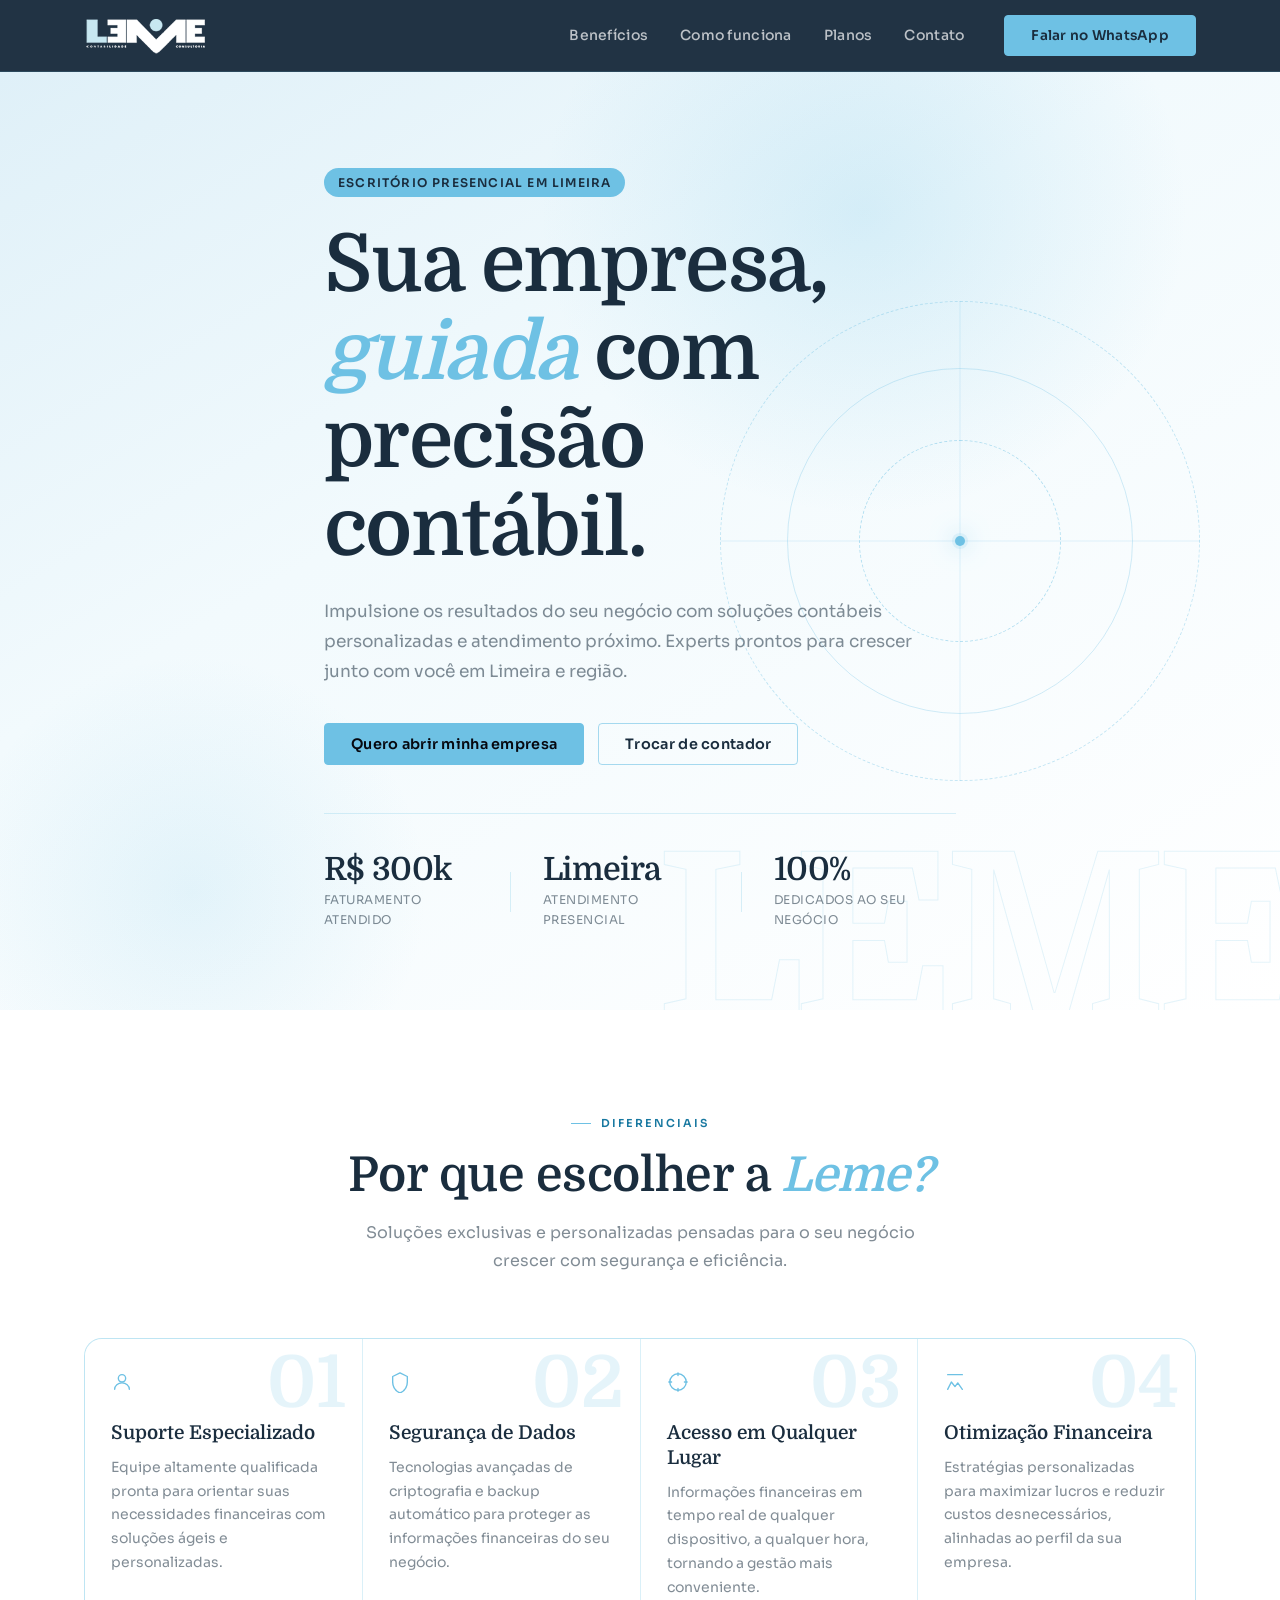
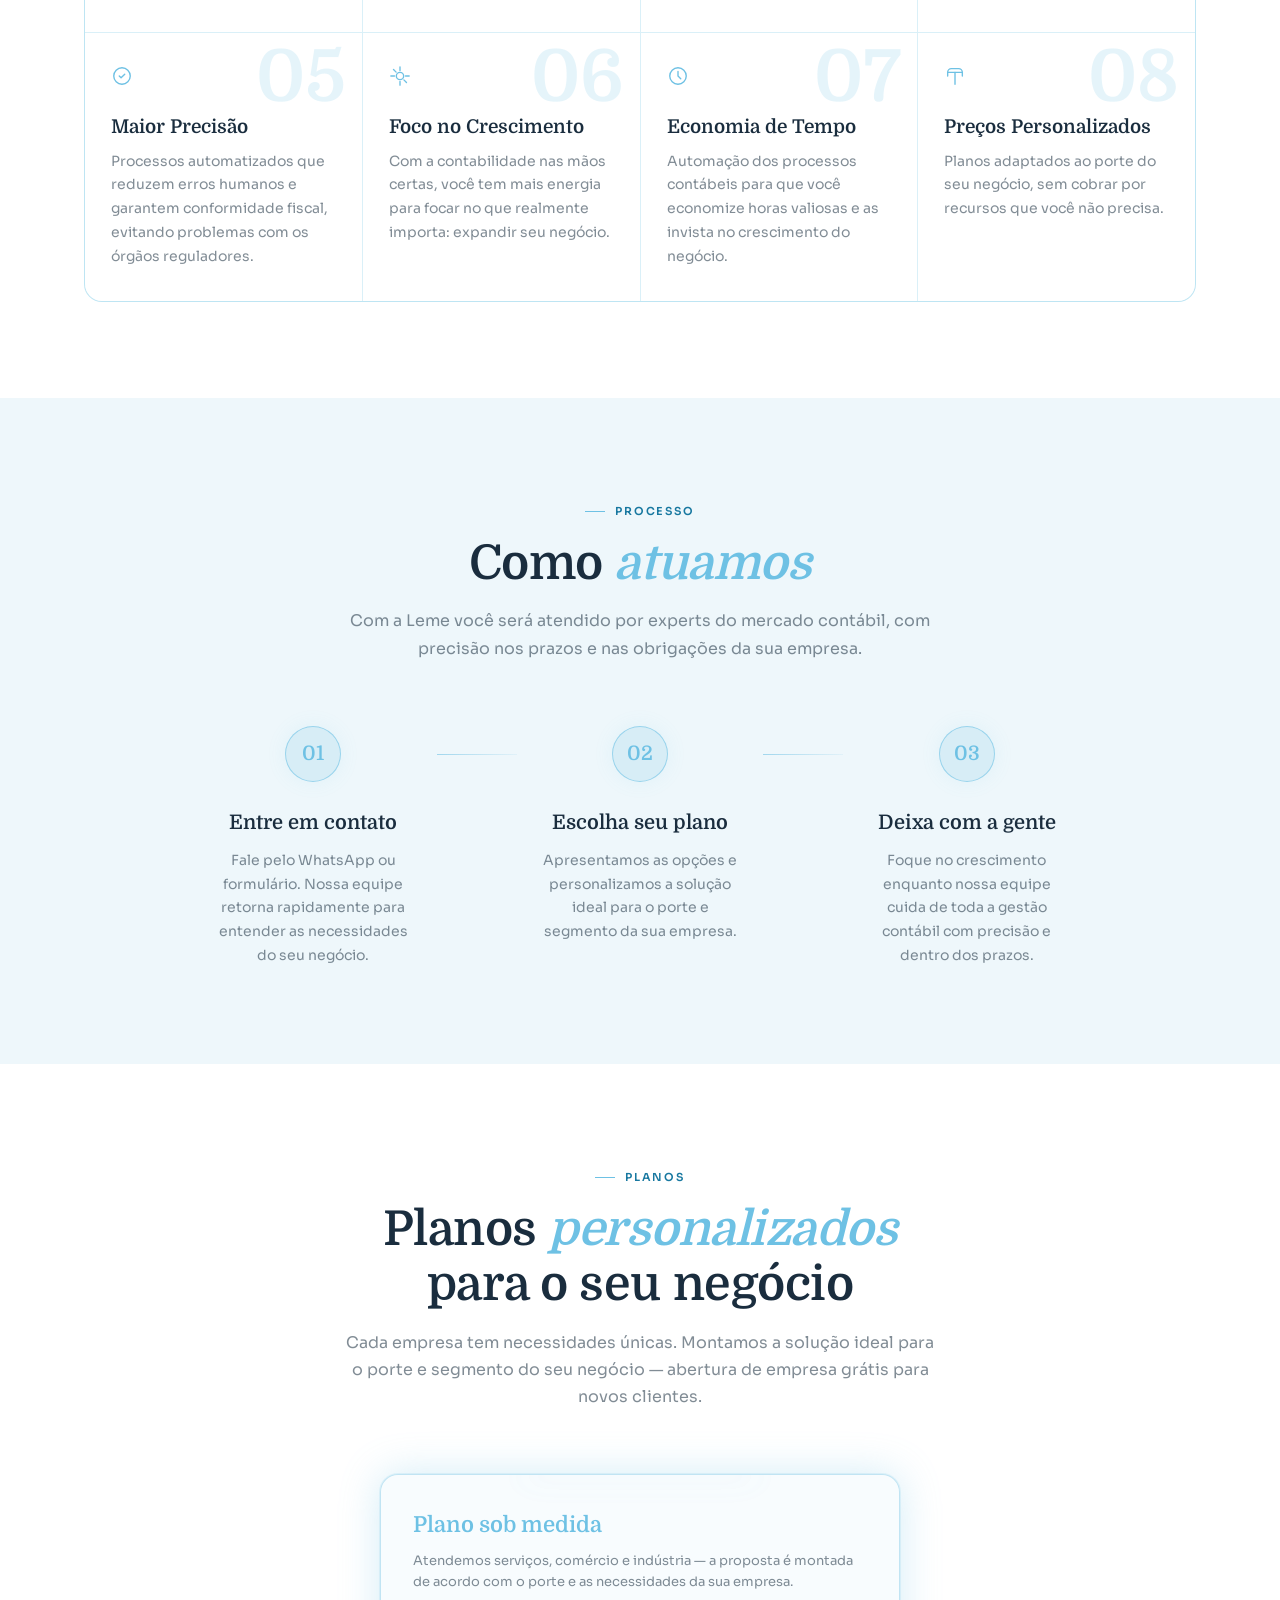
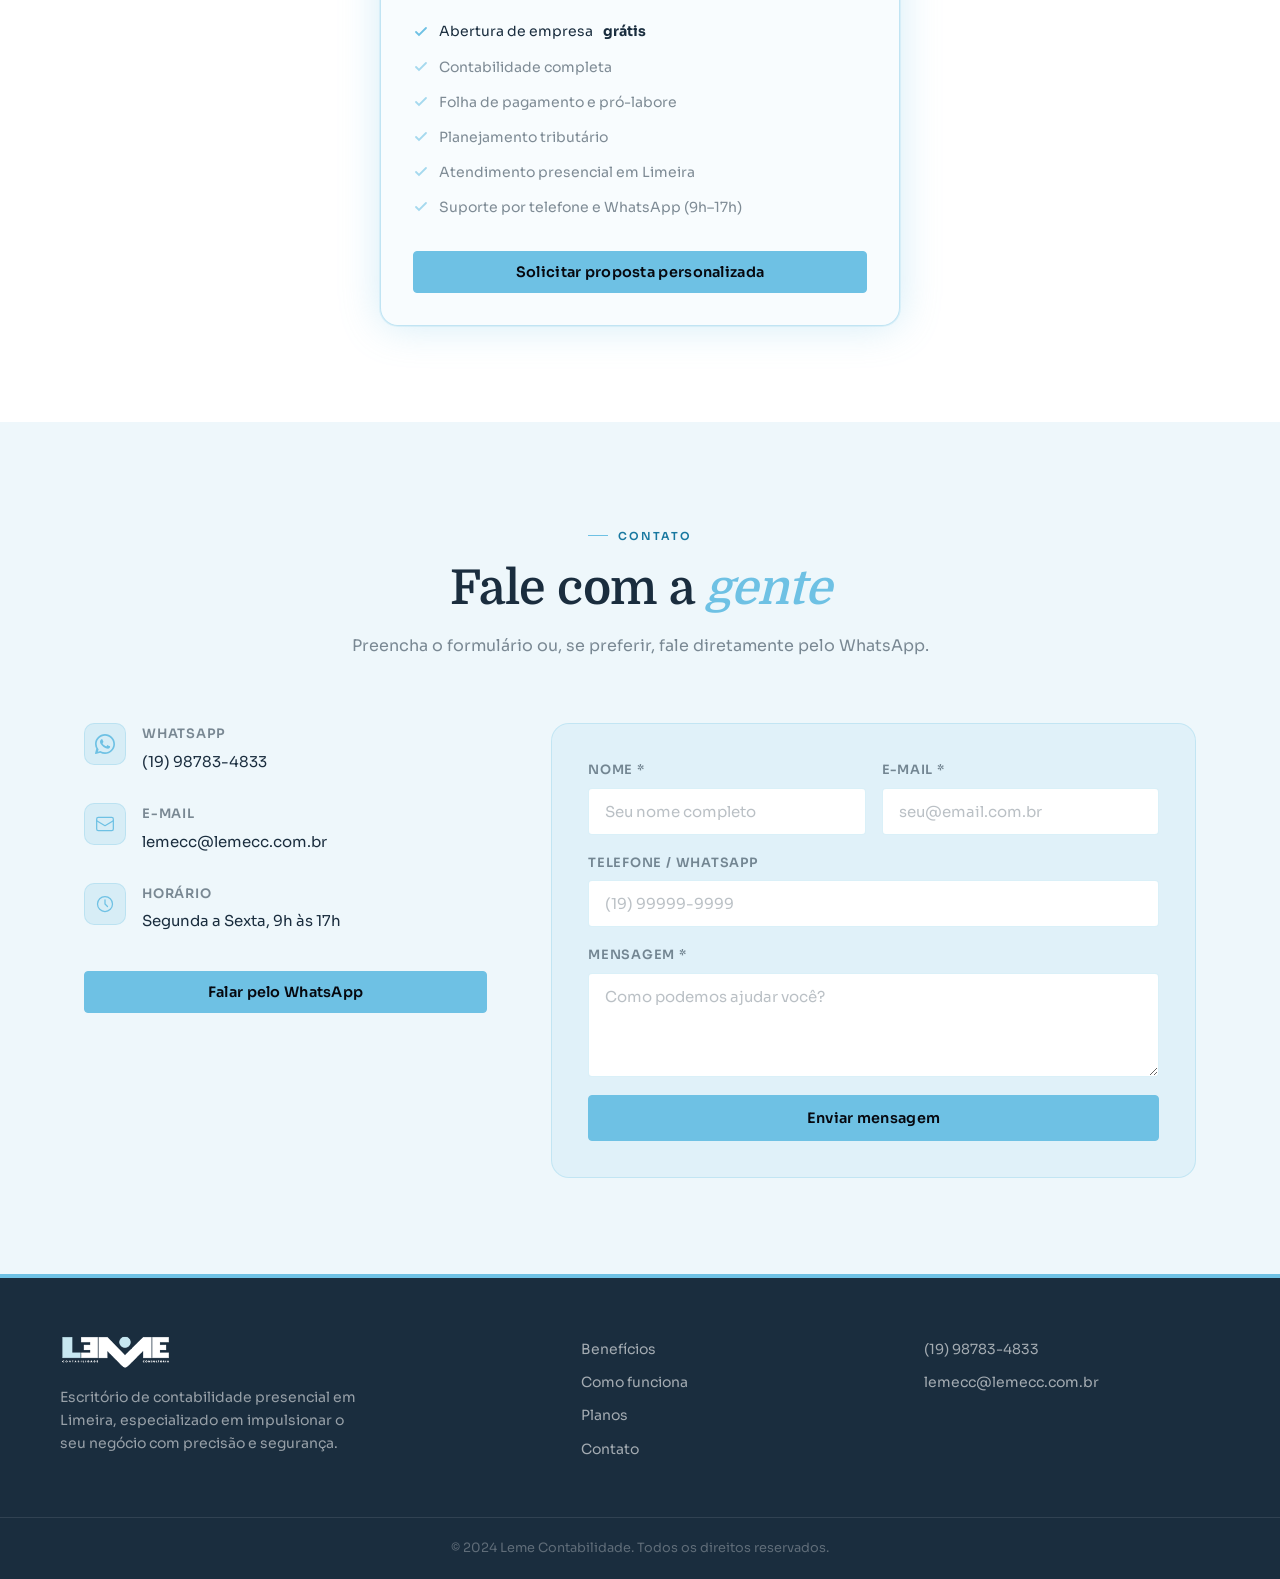
==== index.html @ ddf50337 "Landing page V1" ====
<!doctype html>
<html lang="pt-BR">
  <head>
    <meta charset="UTF-8" />
    <meta name="viewport" content="width=device-width, initial-scale=1.0" />
    <meta
      name="description"
      content="Leme Contabilidade — escritório de contabilidade presencial em Limeira com planos personalizados, abertura de empresa grátis e atendimento especializado para PMEs."
    />
    <title>Leme Contabilidade — Precisão Contábil para o seu Negócio</title>
    <link rel="preconnect" href="https://fonts.googleapis.com" />
    <link rel="preconnect" href="https://fonts.gstatic.com" crossorigin />
    <link
      rel="stylesheet"
      href="https://fonts.googleapis.com/css2?family=Domine:wght@400;600;700&family=Sora:wght@300;400;500;600&display=swap"
    />
    <link rel="stylesheet" href="css/main.css" />
  </head>
  <body>
    <!-- ── HEADER ────────────────────────────────────────────────── -->
    <header class="header" id="header">
      <div class="container header__inner">
        <a href="#" class="header__logo">
          <img src="assets/logo.png" alt="Leme Contabilidade" height="40" />
        </a>
        <nav class="nav" id="nav">
          <a href="#beneficios" class="nav__link">Benefícios</a>
          <a href="#como-funciona" class="nav__link">Como funciona</a>
          <a href="#planos" class="nav__link">Planos</a>
          <a href="#contato" class="nav__link">Contato</a>
        </nav>
        <a
          href="https://wa.me/5519987834833?text=Olá%2C%20gostaria%20de%20mais%20informações%20sobre%20a%20Leme%20Contabilidade."
          class="btn btn--accent header__cta"
          target="_blank"
          rel="noopener noreferrer"
        >
          Falar no WhatsApp
        </a>
        <button
          class="hamburger"
          id="hamburger"
          aria-label="Abrir menu"
          aria-expanded="false"
        >
          <span></span><span></span><span></span>
        </button>
      </div>
    </header>

    <!-- ── HERO ──────────────────────────────────────────────────── -->
    <section class="hero" id="home">
      <div class="hero__glow hero__glow--1" aria-hidden="true"></div>
      <div class="hero__glow hero__glow--2" aria-hidden="true"></div>

      <div class="hero__compass" aria-hidden="true">
        <div class="compass__ring compass__ring--1"></div>
        <div class="compass__ring compass__ring--2"></div>
        <div class="compass__ring compass__ring--3"></div>
        <div class="compass__cross">
          <span class="compass__line compass__line--v"></span>
          <span class="compass__line compass__line--h"></span>
        </div>
        <div class="compass__dot"></div>
      </div>

      <div class="hero__watermark" aria-hidden="true">LEME</div>

      <div class="container hero__inner">
        <div class="hero__content">
          <span class="hero__badge">Escritório Presencial em Limeira</span>
          <h1 class="hero__headline">
            Sua empresa,<br />
            <em>guiada</em> com<br />
            precisão contábil.
          </h1>
          <p class="hero__sub">
            Impulsione os resultados do seu negócio com soluções contábeis
            personalizadas e atendimento próximo. Experts prontos para crescer
            junto com você em Limeira e região.
          </p>
          <div class="hero__actions">
            <a
              href="https://wa.me/5519987834833?text=Olá%2C%20quero%20abrir%20minha%20empresa%20com%20a%20Leme%20Contabilidade!"
              class="btn btn--primary"
              target="_blank"
              rel="noopener noreferrer"
            >
              Quero abrir minha empresa
            </a>
            <a
              href="https://wa.me/5519987834833?text=Olá%2C%20quero%20trocar%20de%20contador%20e%20conhecer%20a%20Leme%20Contabilidade."
              class="btn btn--ghost"
              target="_blank"
              rel="noopener noreferrer"
            >
              Trocar de contador
            </a>
          </div>
          <div class="hero__stats">
            <div class="stat">
              <div class="stat__value">
                R$&nbsp;<span class="stat__num" data-count="300">0</span>k
              </div>
              <div class="stat__label">faturamento atendido</div>
            </div>
            <div class="stat__sep"></div>
            <div class="stat">
              <div class="stat__value">Limeira</div>
              <div class="stat__label">atendimento presencial</div>
            </div>
            <div class="stat__sep"></div>
            <div class="stat">
              <div class="stat__value"><span class="stat__num">100</span>%</div>
              <div class="stat__label">dedicados ao seu negócio</div>
            </div>
          </div>
        </div>
      </div>
    </section>

    <!-- ── BENEFÍCIOS ────────────────────────────────────────────── -->
    <section class="section" id="beneficios">
      <div class="container">
        <div class="section__header" data-reveal>
          <span class="section__tag">Diferenciais</span>
          <h2 class="section__title">Por que escolher a <em>Leme?</em></h2>
          <p class="section__subtitle">
            Soluções exclusivas e personalizadas pensadas para o seu negócio
            crescer com segurança e eficiência.
          </p>
        </div>

        <div class="benefits-grid">
          <article class="benefit-card" data-reveal data-delay="0">
            <span class="benefit-card__num">01</span>
            <div class="benefit-card__icon">
              <svg
                viewBox="0 0 24 24"
                fill="none"
                stroke="currentColor"
                stroke-width="1.5"
                stroke-linecap="round"
                stroke-linejoin="round"
              >
                <circle cx="12" cy="8" r="4" />
                <path d="M4 20c0-4 3.6-7 8-7s8 3 8 7" />
              </svg>
            </div>
            <h3 class="benefit-card__title">Suporte Especializado</h3>
            <p class="benefit-card__text">
              Equipe altamente qualificada pronta para orientar suas
              necessidades financeiras com soluções ágeis e personalizadas.
            </p>
          </article>

          <article class="benefit-card" data-reveal data-delay="100">
            <span class="benefit-card__num">02</span>
            <div class="benefit-card__icon">
              <svg
                viewBox="0 0 24 24"
                fill="none"
                stroke="currentColor"
                stroke-width="1.5"
                stroke-linecap="round"
                stroke-linejoin="round"
              >
                <path
                  d="M12 2L4 6v6c0 5.5 3.5 10 8 12 4.5-2 8-6.5 8-12V6l-8-4z"
                />
              </svg>
            </div>
            <h3 class="benefit-card__title">Segurança de Dados</h3>
            <p class="benefit-card__text">
              Tecnologias avançadas de criptografia e backup automático para
              proteger as informações financeiras do seu negócio.
            </p>
          </article>

          <article class="benefit-card" data-reveal data-delay="200">
            <span class="benefit-card__num">03</span>
            <div class="benefit-card__icon">
              <svg
                viewBox="0 0 24 24"
                fill="none"
                stroke="currentColor"
                stroke-width="1.5"
                stroke-linecap="round"
                stroke-linejoin="round"
              >
                <circle cx="12" cy="12" r="9" />
                <path d="M2 12h3M19 12h3M12 2v3M12 19v3" />
              </svg>
            </div>
            <h3 class="benefit-card__title">Acesso em Qualquer Lugar</h3>
            <p class="benefit-card__text">
              Informações financeiras em tempo real de qualquer dispositivo, a
              qualquer hora, tornando a gestão mais conveniente.
            </p>
          </article>

          <article class="benefit-card" data-reveal data-delay="300">
            <span class="benefit-card__num">04</span>
            <div class="benefit-card__icon">
              <svg
                viewBox="0 0 24 24"
                fill="none"
                stroke="currentColor"
                stroke-width="1.5"
                stroke-linecap="round"
                stroke-linejoin="round"
              >
                <path d="M4 20l4-8 4 5 3-4 5 7" />
                <path d="M4 4h16" />
              </svg>
            </div>
            <h3 class="benefit-card__title">Otimização Financeira</h3>
            <p class="benefit-card__text">
              Estratégias personalizadas para maximizar lucros e reduzir custos
              desnecessários, alinhadas ao perfil da sua empresa.
            </p>
          </article>

          <article class="benefit-card" data-reveal data-delay="0">
            <span class="benefit-card__num">05</span>
            <div class="benefit-card__icon">
              <svg
                viewBox="0 0 24 24"
                fill="none"
                stroke="currentColor"
                stroke-width="1.5"
                stroke-linecap="round"
                stroke-linejoin="round"
              >
                <path d="M9 12l2 2 4-4" />
                <circle cx="12" cy="12" r="9" />
              </svg>
            </div>
            <h3 class="benefit-card__title">Maior Precisão</h3>
            <p class="benefit-card__text">
              Processos automatizados que reduzem erros humanos e garantem
              conformidade fiscal, evitando problemas com os órgãos reguladores.
            </p>
          </article>

          <article class="benefit-card" data-reveal data-delay="100">
            <span class="benefit-card__num">06</span>
            <div class="benefit-card__icon">
              <svg
                viewBox="0 0 24 24"
                fill="none"
                stroke="currentColor"
                stroke-width="1.5"
                stroke-linecap="round"
                stroke-linejoin="round"
              >
                <path
                  d="M12 2v4M12 18v4M4.93 4.93l2.83 2.83M16.24 16.24l2.83 2.83M2 12h4M18 12h4"
                />
                <circle cx="12" cy="12" r="4" />
              </svg>
            </div>
            <h3 class="benefit-card__title">Foco no Crescimento</h3>
            <p class="benefit-card__text">
              Com a contabilidade nas mãos certas, você tem mais energia para
              focar no que realmente importa: expandir seu negócio.
            </p>
          </article>

          <article class="benefit-card" data-reveal data-delay="200">
            <span class="benefit-card__num">07</span>
            <div class="benefit-card__icon">
              <svg
                viewBox="0 0 24 24"
                fill="none"
                stroke="currentColor"
                stroke-width="1.5"
                stroke-linecap="round"
                stroke-linejoin="round"
              >
                <circle cx="12" cy="12" r="9" />
                <path d="M12 7v5l3 3" />
              </svg>
            </div>
            <h3 class="benefit-card__title">Economia de Tempo</h3>
            <p class="benefit-card__text">
              Automação dos processos contábeis para que você economize horas
              valiosas e as invista no crescimento do negócio.
            </p>
          </article>

          <article class="benefit-card" data-reveal data-delay="300">
            <span class="benefit-card__num">08</span>
            <div class="benefit-card__icon">
              <svg
                viewBox="0 0 24 24"
                fill="none"
                stroke="currentColor"
                stroke-width="1.5"
                stroke-linecap="round"
                stroke-linejoin="round"
              >
                <path d="M20 12V8H4v4" />
                <path d="M12 8v13" />
                <path d="M4 8a4 4 0 014-4h8a4 4 0 014 4" />
              </svg>
            </div>
            <h3 class="benefit-card__title">Preços Personalizados</h3>
            <p class="benefit-card__text">
              Planos adaptados ao porte do seu negócio, sem cobrar por recursos
              que você não precisa.
            </p>
          </article>
        </div>
      </div>
    </section>

    <!-- ── COMO FUNCIONA ─────────────────────────────────────────── -->
    <section class="section section--alt" id="como-funciona">
      <div class="container">
        <div class="section__header" data-reveal>
          <span class="section__tag">Processo</span>
          <h2 class="section__title">Como <em>atuamos</em></h2>
          <p class="section__subtitle">
            Com a Leme você será atendido por experts do mercado contábil, com
            precisão nos prazos e nas obrigações da sua empresa.
          </p>
        </div>

        <div class="steps-track">
          <div class="step-item" data-reveal>
            <div class="step-item__circle">
              <span class="step-item__num">01</span>
            </div>
            <div class="step-item__body">
              <h3 class="step-item__title">Entre em contato</h3>
              <p class="step-item__text">
                Fale pelo WhatsApp ou formulário. Nossa equipe retorna
                rapidamente para entender as necessidades do seu negócio.
              </p>
            </div>
          </div>
          <div class="step-connector" aria-hidden="true"></div>
          <div class="step-item" data-reveal data-delay="150">
            <div class="step-item__circle">
              <span class="step-item__num">02</span>
            </div>
            <div class="step-item__body">
              <h3 class="step-item__title">Escolha seu plano</h3>
              <p class="step-item__text">
                Apresentamos as opções e personalizamos a solução ideal para o
                porte e segmento da sua empresa.
              </p>
            </div>
          </div>
          <div class="step-connector" aria-hidden="true"></div>
          <div class="step-item" data-reveal data-delay="300">
            <div class="step-item__circle">
              <span class="step-item__num">03</span>
            </div>
            <div class="step-item__body">
              <h3 class="step-item__title">Deixa com a gente</h3>
              <p class="step-item__text">
                Foque no crescimento enquanto nossa equipe cuida de toda a
                gestão contábil com precisão e dentro dos prazos.
              </p>
            </div>
          </div>
        </div>
      </div>
    </section>

    <!-- ── PLANOS ─────────────────────────────────────────────────── -->
    <section class="section" id="planos">
      <div class="container">
        <div class="section__header" data-reveal>
          <span class="section__tag">Planos</span>
          <h2 class="section__title">
            Planos <em>personalizados</em> para o seu negócio
          </h2>
          <p class="section__subtitle">
            Cada empresa tem necessidades únicas. Montamos a solução ideal para
            o porte e segmento do seu negócio — abertura de empresa grátis para
            novos clientes.
          </p>
        </div>

        <div class="plans-grid plans-grid--single">
          <div class="plan-card plan-card--featured" data-reveal>
            <div class="plan-card__glow" aria-hidden="true"></div>
            <div class="plan-card__top">
              <div class="plan-card__header-row">
                <span class="plan-tag plan-tag--featured"
                  >Plano sob medida</span
                >
              </div>
              <p class="plan-card__desc">
                Atendemos serviços, comércio e indústria — a proposta é montada
                de acordo com o porte e as necessidades da sua empresa.
              </p>
            </div>
            <ul class="plan-card__features">
              <li class="is-accent">
                <svg
                  viewBox="0 0 16 16"
                  fill="none"
                  stroke="currentColor"
                  stroke-width="1.8"
                  stroke-linecap="round"
                >
                  <path d="M3 8l3 3 7-7" />
                </svg>
                Abertura de empresa <strong>grátis</strong>
              </li>
              <li>
                <svg
                  viewBox="0 0 16 16"
                  fill="none"
                  stroke="currentColor"
                  stroke-width="1.8"
                  stroke-linecap="round"
                >
                  <path d="M3 8l3 3 7-7" />
                </svg>
                Contabilidade completa
              </li>
              <li>
                <svg
                  viewBox="0 0 16 16"
                  fill="none"
                  stroke="currentColor"
                  stroke-width="1.8"
                  stroke-linecap="round"
                >
                  <path d="M3 8l3 3 7-7" />
                </svg>
                Folha de pagamento e pró-labore
              </li>
              <li>
                <svg
                  viewBox="0 0 16 16"
                  fill="none"
                  stroke="currentColor"
                  stroke-width="1.8"
                  stroke-linecap="round"
                >
                  <path d="M3 8l3 3 7-7" />
                </svg>
                Planejamento tributário
              </li>
              <li>
                <svg
                  viewBox="0 0 16 16"
                  fill="none"
                  stroke="currentColor"
                  stroke-width="1.8"
                  stroke-linecap="round"
                >
                  <path d="M3 8l3 3 7-7" />
                </svg>
                Atendimento presencial em Limeira
              </li>
              <li>
                <svg
                  viewBox="0 0 16 16"
                  fill="none"
                  stroke="currentColor"
                  stroke-width="1.8"
                  stroke-linecap="round"
                >
                  <path d="M3 8l3 3 7-7" />
                </svg>
                Suporte por telefone e WhatsApp (9h–17h)
              </li>
            </ul>
            <a
              href="https://wa.me/5519987834833?text=Olá%2C%20gostaria%20de%20uma%20proposta%20personalizada%20da%20Leme%20Contabilidade."
              class="btn btn--primary plan-card__cta"
              target="_blank"
              rel="noopener noreferrer"
            >
              Solicitar proposta personalizada
            </a>
          </div>
        </div>
      </div>
    </section>

    <!-- ── CONTATO ───────────────────────────────────────────────── -->
    <section class="section section--alt" id="contato">
      <div class="container">
        <div class="section__header" data-reveal>
          <span class="section__tag">Contato</span>
          <h2 class="section__title">Fale com a <em>gente</em></h2>
          <p class="section__subtitle">
            Preencha o formulário ou, se preferir, fale diretamente pelo
            WhatsApp.
          </p>
        </div>

        <div class="contact-layout">
          <div class="contact-info" data-reveal>
            <div class="contact-info__item">
              <div class="contact-info__icon">
                <svg viewBox="0 0 24 24" fill="currentColor">
                  <path
                    d="M17.472 14.382c-.297-.149-1.758-.867-2.03-.967-.273-.099-.471-.148-.67.15-.197.297-.767.966-.94 1.164-.173.199-.347.223-.644.075-.297-.15-1.255-.463-2.39-1.475-.883-.788-1.48-1.761-1.653-2.059-.173-.297-.018-.458.13-.606.134-.133.298-.347.446-.52.149-.174.198-.298.298-.497.099-.198.05-.371-.025-.52-.075-.149-.669-1.612-.916-2.207-.242-.579-.487-.5-.669-.51-.173-.008-.371-.01-.57-.01-.198 0-.52.074-.792.372-.272.297-1.04 1.016-1.04 2.479 0 1.462 1.065 2.875 1.213 3.074.149.198 2.096 3.2 5.077 4.487.709.306 1.262.489 1.694.625.712.227 1.36.195 1.871.118.571-.085 1.758-.719 2.006-1.413.248-.694.248-1.289.173-1.413-.074-.124-.272-.198-.57-.347zM12 0C5.373 0 0 5.373 0 12c0 2.12.553 4.107 1.524 5.836L.057 23.007a.75.75 0 00.93.931l5.222-1.498A11.955 11.955 0 0012 24c6.627 0 12-5.373 12-12S18.627 0 12 0zm0 22a9.95 9.95 0 01-5.098-1.396l-.364-.218-3.108.893.875-3.029-.237-.38A9.961 9.961 0 012 12C2 6.477 6.477 2 12 2s10 4.477 10 10-4.477 10-10 10z"
                  />
                </svg>
              </div>
              <div>
                <strong>WhatsApp</strong>
                <a
                  href="https://wa.me/5519987834833"
                  target="_blank"
                  rel="noopener noreferrer"
                  >(19) 98783-4833</a
                >
              </div>
            </div>
            <div class="contact-info__item">
              <div class="contact-info__icon">
                <svg
                  viewBox="0 0 24 24"
                  fill="none"
                  stroke="currentColor"
                  stroke-width="1.5"
                  stroke-linecap="round"
                  stroke-linejoin="round"
                >
                  <rect x="2" y="4" width="20" height="16" rx="2" />
                  <path d="M2 8l10 6 10-6" />
                </svg>
              </div>
              <div>
                <strong>E-mail</strong>
                <a href="mailto:lemecc@lemecc.com.br">lemecc@lemecc.com.br</a>
              </div>
            </div>
            <div class="contact-info__item">
              <div class="contact-info__icon">
                <svg
                  viewBox="0 0 24 24"
                  fill="none"
                  stroke="currentColor"
                  stroke-width="1.5"
                  stroke-linecap="round"
                  stroke-linejoin="round"
                >
                  <circle cx="12" cy="12" r="9" />
                  <path d="M12 7v5l3 3" />
                </svg>
              </div>
              <div>
                <strong>Horário</strong>
                <span>Segunda a Sexta, 9h às 17h</span>
              </div>
            </div>
            <a
              href="https://wa.me/5519987834833?text=Olá%2C%20gostaria%20de%20mais%20informações%20sobre%20a%20Leme%20Contabilidade."
              class="btn btn--primary contact-info__cta"
              target="_blank"
              rel="noopener noreferrer"
            >
              Falar pelo WhatsApp
            </a>
          </div>

          <form
            class="contact-form"
            id="contact-form"
            action="https://formspree.io/f/SEU_ID_AQUI"
            method="POST"
            novalidate
            data-reveal
            data-delay="150"
          >
            <div
              id="form-success"
              class="form-feedback form-feedback--success"
              hidden
            >
              Mensagem enviada! Entraremos em contato em breve.
            </div>
            <div
              id="form-error"
              class="form-feedback form-feedback--error"
              hidden
            >
              Ocorreu um erro ao enviar. Tente novamente.
            </div>
            <div class="form-row">
              <div class="form-group">
                <label for="name">Nome *</label>
                <input
                  type="text"
                  id="name"
                  name="name"
                  placeholder="Seu nome completo"
                  required
                />
              </div>
              <div class="form-group">
                <label for="email">E-mail *</label>
                <input
                  type="email"
                  id="email"
                  name="email"
                  placeholder="seu@email.com.br"
                  required
                />
              </div>
            </div>
            <div class="form-group">
              <label for="phone">Telefone / WhatsApp</label>
              <input
                type="tel"
                id="phone"
                name="phone"
                placeholder="(19) 99999-9999"
              />
            </div>
            <div class="form-group">
              <label for="message">Mensagem *</label>
              <textarea
                id="message"
                name="message"
                rows="4"
                placeholder="Como podemos ajudar você?"
                required
              ></textarea>
            </div>
            <button
              type="submit"
              class="btn btn--primary form__submit"
              id="form-submit"
            >
              Enviar mensagem
            </button>
          </form>
        </div>
      </div>
    </section>

    <!-- ── FOOTER ─────────────────────────────────────────────────── -->
    <footer class="footer">
      <div class="container footer__inner">
        <div class="footer__brand">
          <a href="#"
            ><img src="assets/logo.png" alt="Leme Contabilidade" height="36"
          /></a>
          <p>
            Escritório de contabilidade presencial em Limeira, especializado em
            impulsionar o seu negócio com precisão e segurança.
          </p>
        </div>
        <nav class="footer__nav">
          <a href="#beneficios">Benefícios</a>
          <a href="#como-funciona">Como funciona</a>
          <a href="#planos">Planos</a>
          <a href="#contato">Contato</a>
        </nav>
        <div class="footer__contact">
          <a
            href="https://wa.me/5519987834833"
            target="_blank"
            rel="noopener noreferrer"
            >(19) 98783-4833</a
          >
          <a href="mailto:lemecc@lemecc.com.br">lemecc@lemecc.com.br</a>
        </div>
      </div>
      <div class="footer__bottom">
        <div class="container">
          <p>&copy; 2024 Leme Contabilidade. Todos os direitos reservados.</p>
        </div>
      </div>
    </footer>

    <script src="js/main.js"></script>
  </body>
</html>
---- css/main.css ----
/* ================================================================
   MAIN — Ponto de entrada: importa todos os módulos CSS
   ================================================================ */

/* Fontes */

/* Tokens e base */
@import "variables.css";
@import "reset.css";
@import "animations.css";

/* Estrutura */
@import "layout.css";

/* Componentes globais */
@import "buttons.css";

/* Seções */
@import "header.css";
@import "hero.css";
@import "benefits.css";
@import "steps.css";
@import "plans.css";
@import "contact.css";
@import "footer.css";

/* Responsividade (sempre por último) */
@import "responsive.css";
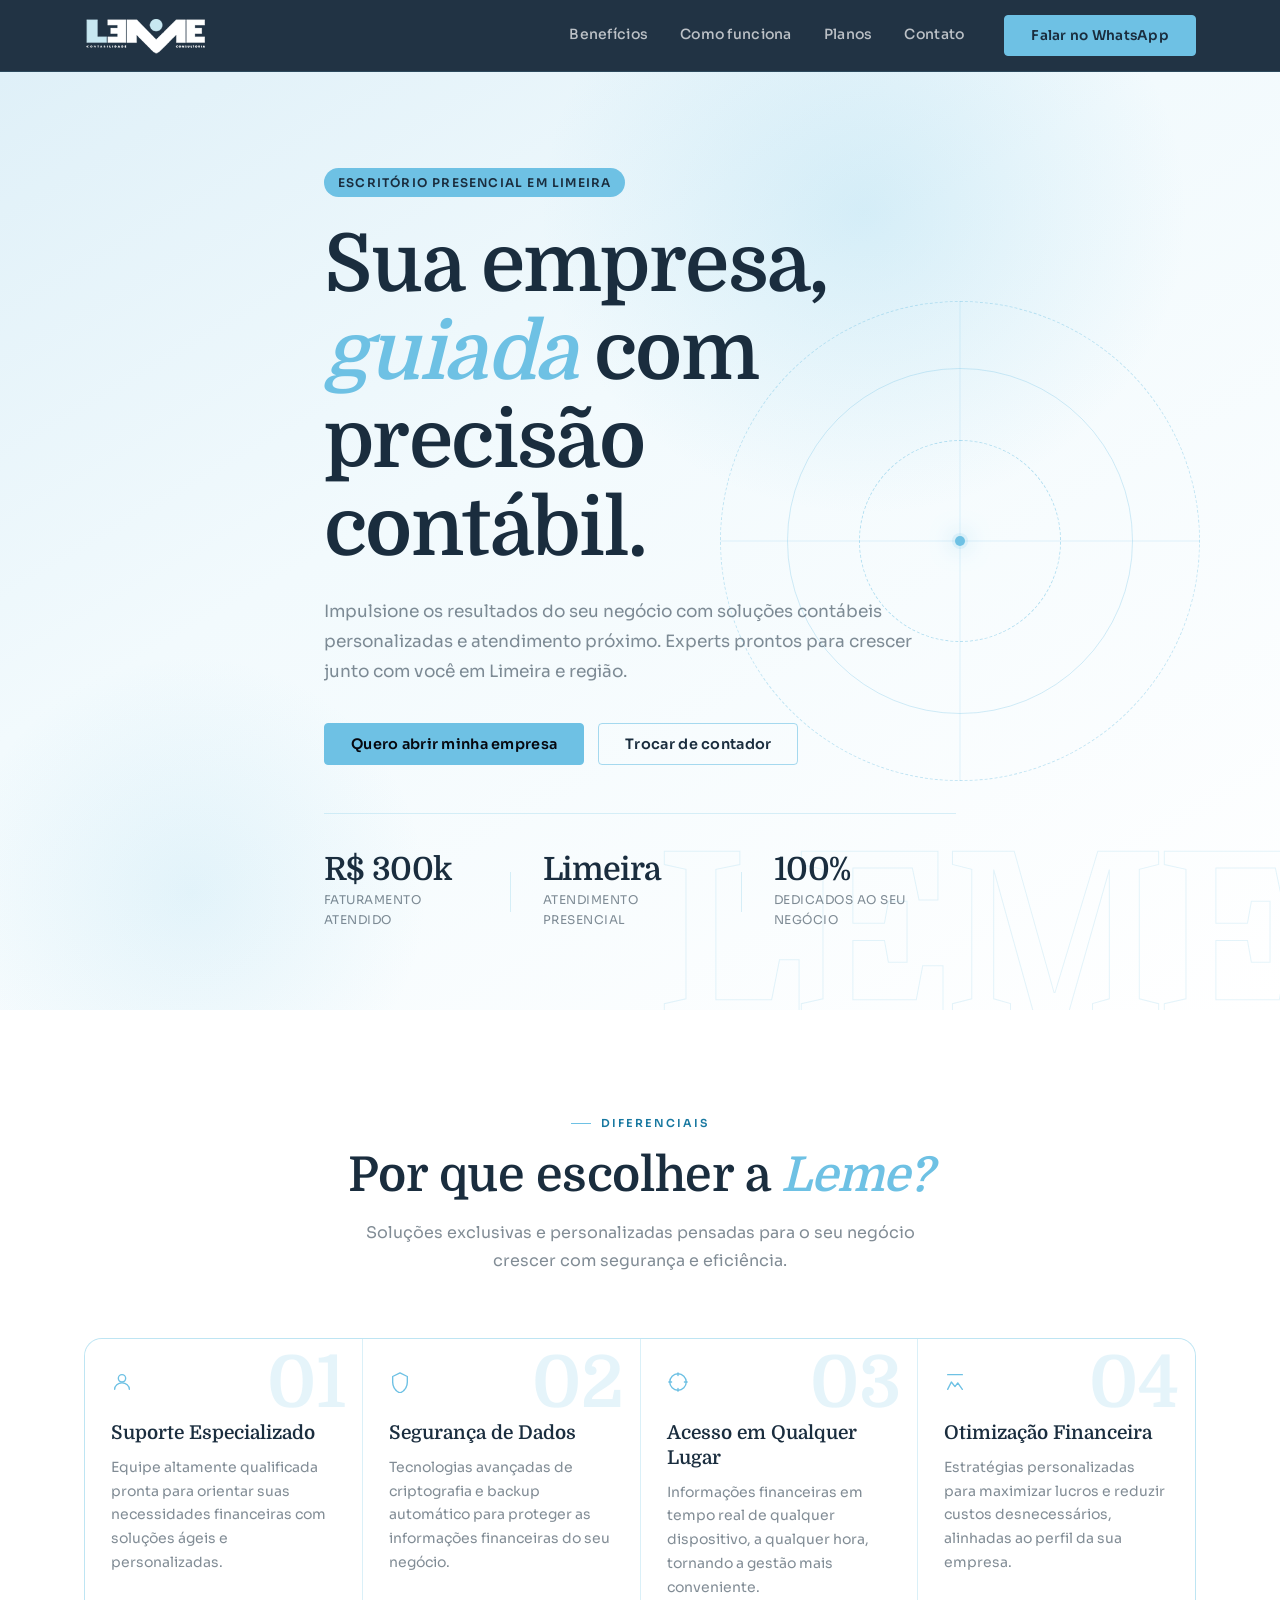
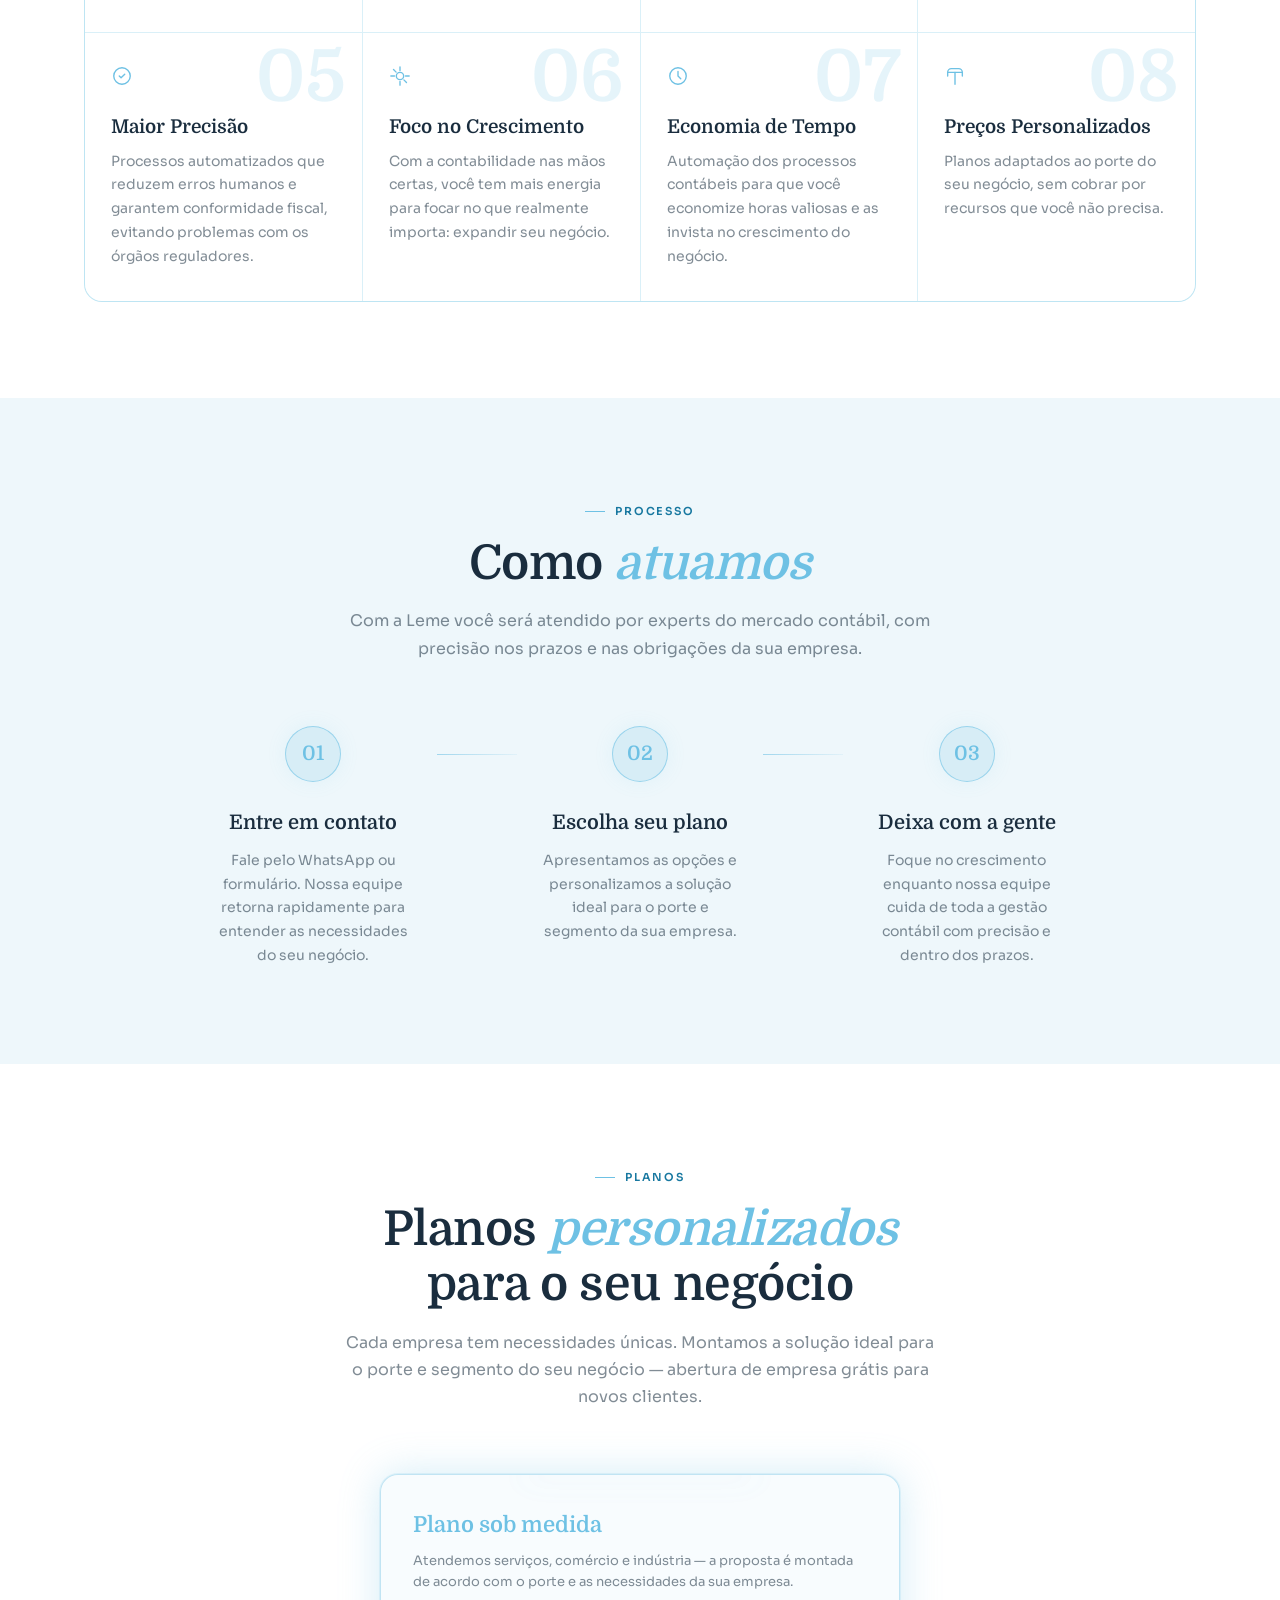
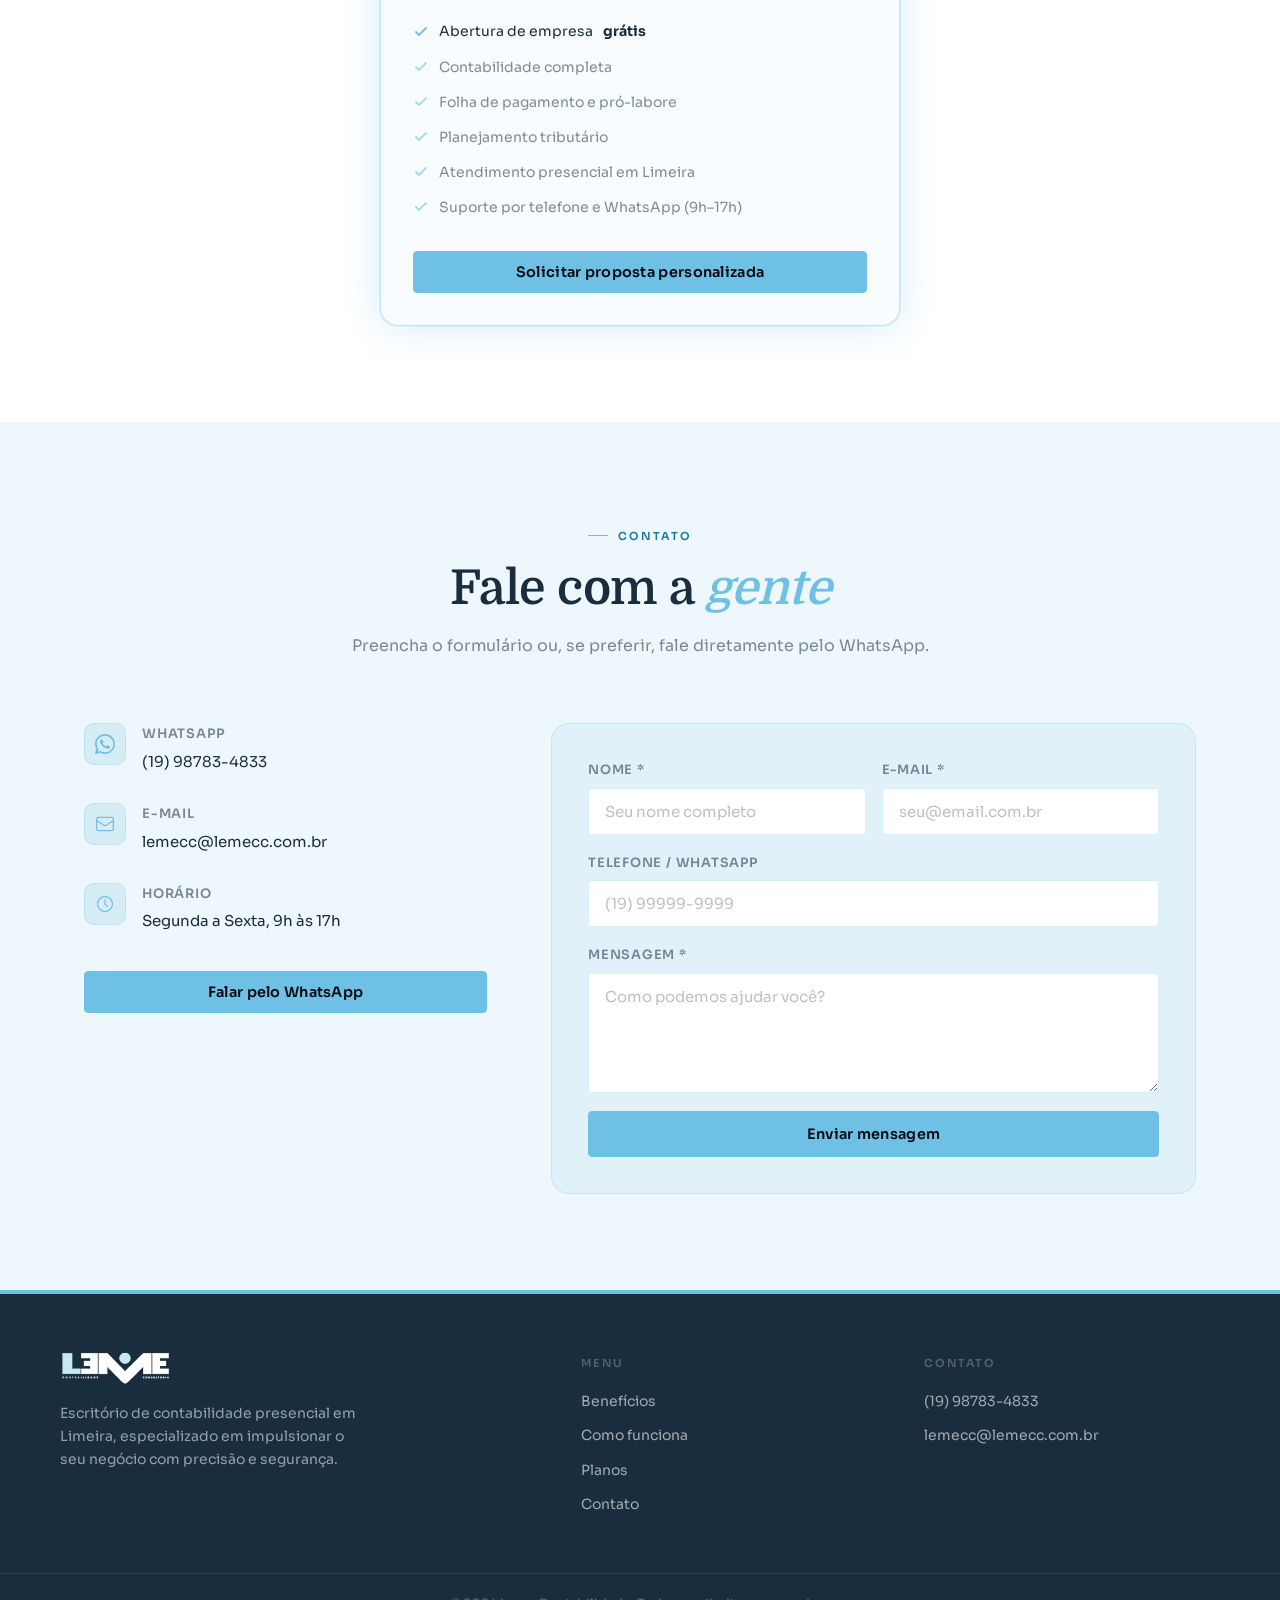
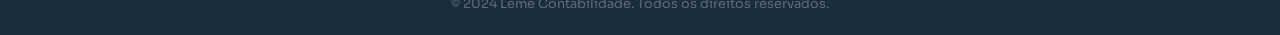
==== commit ddee04b2: "Alteraçoes de estilo" ====
--- a/index.html
+++ b/index.html
@@ -655,12 +655,14 @@
           </p>
         </div>
         <nav class="footer__nav">
+          <span class="footer__col-title">Menu</span>
           <a href="#beneficios">Benefícios</a>
           <a href="#como-funciona">Como funciona</a>
           <a href="#planos">Planos</a>
           <a href="#contato">Contato</a>
         </nav>
         <div class="footer__contact">
+          <span class="footer__col-title">Contato</span>
           <a
             href="https://wa.me/5519987834833"
             target="_blank"
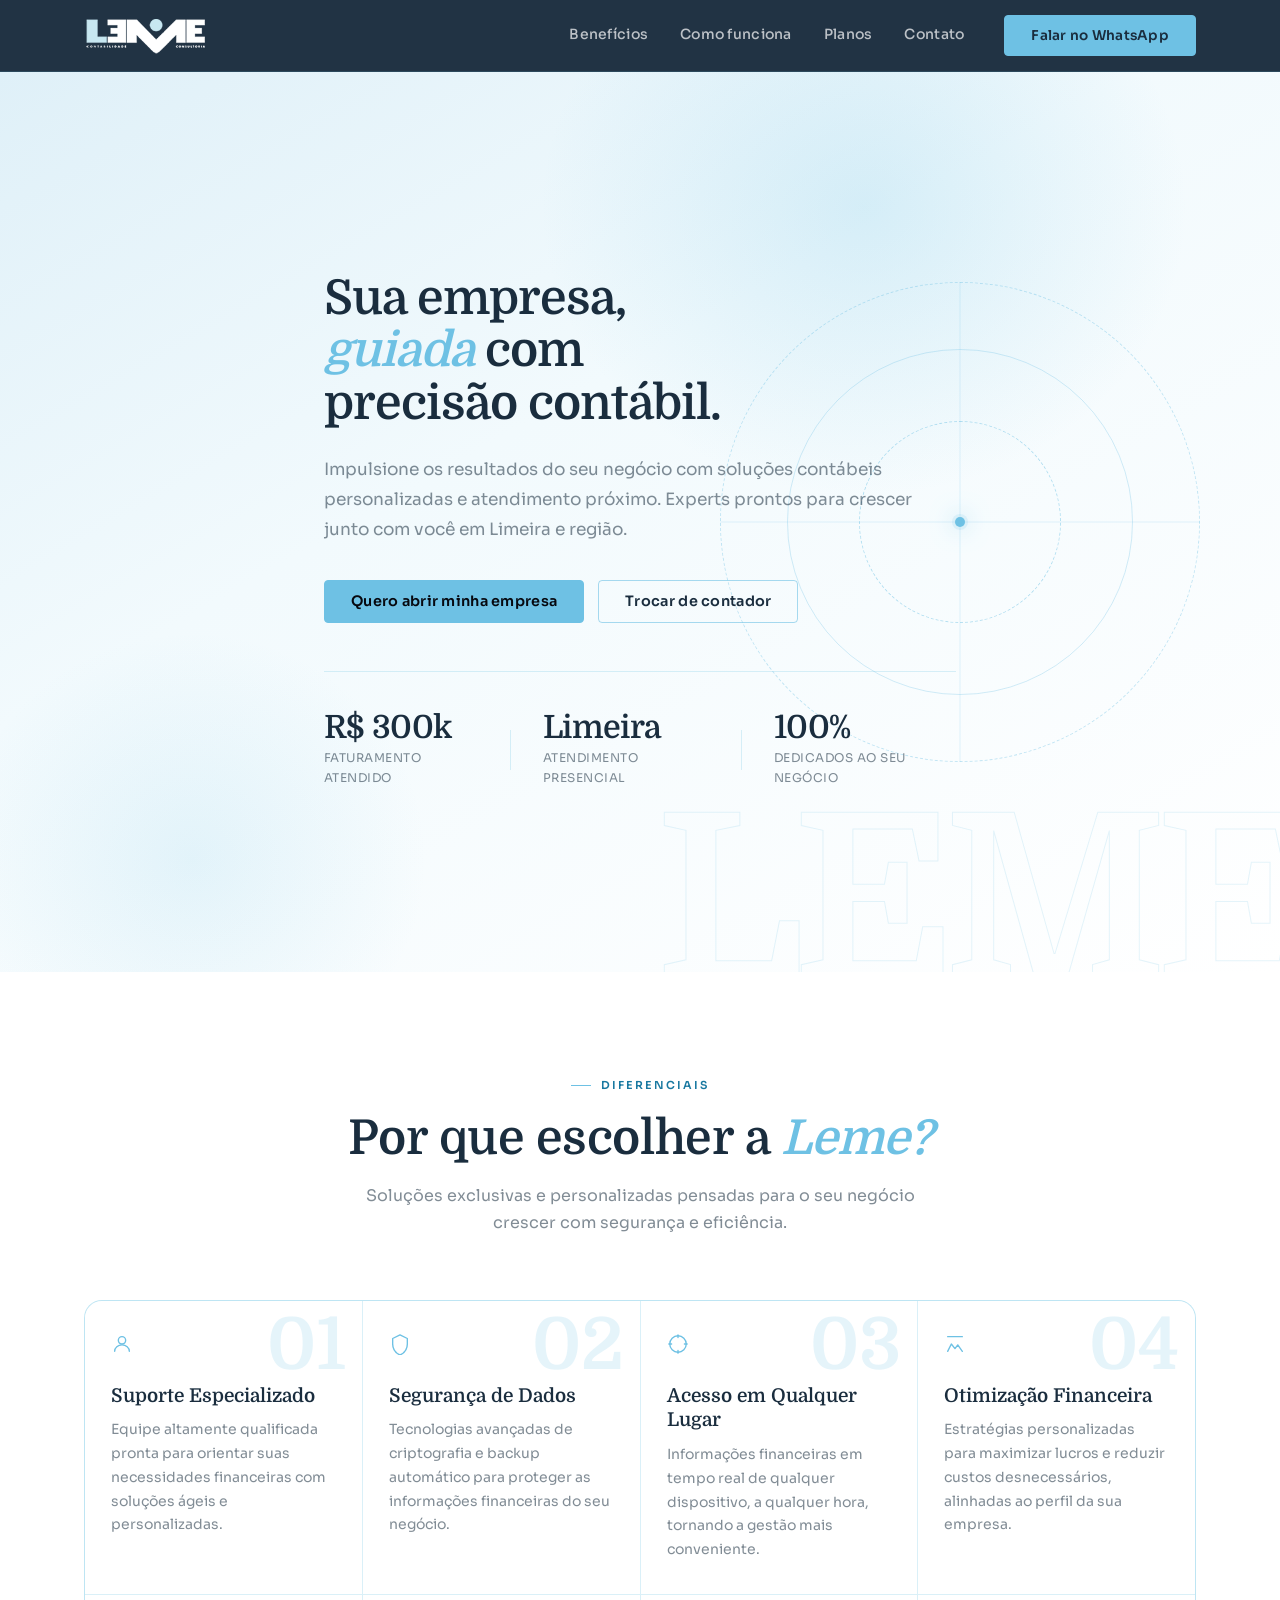
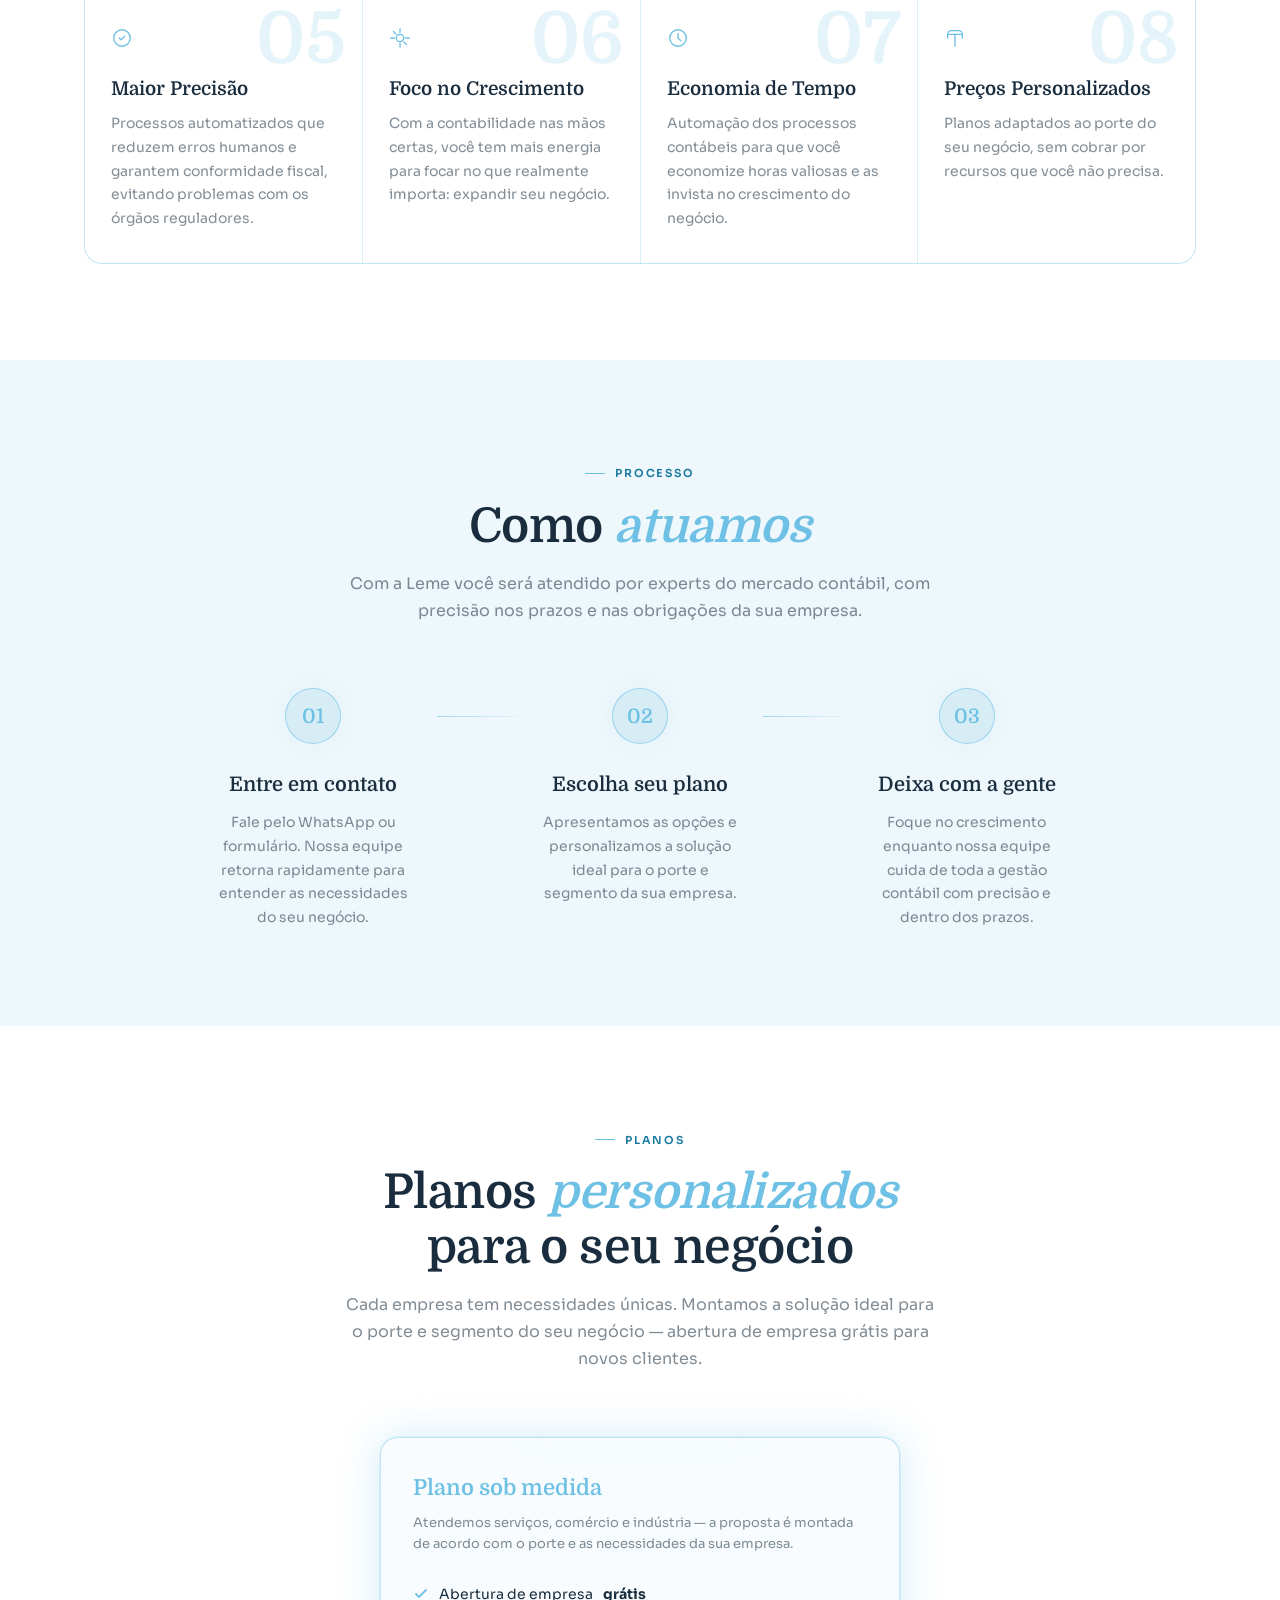
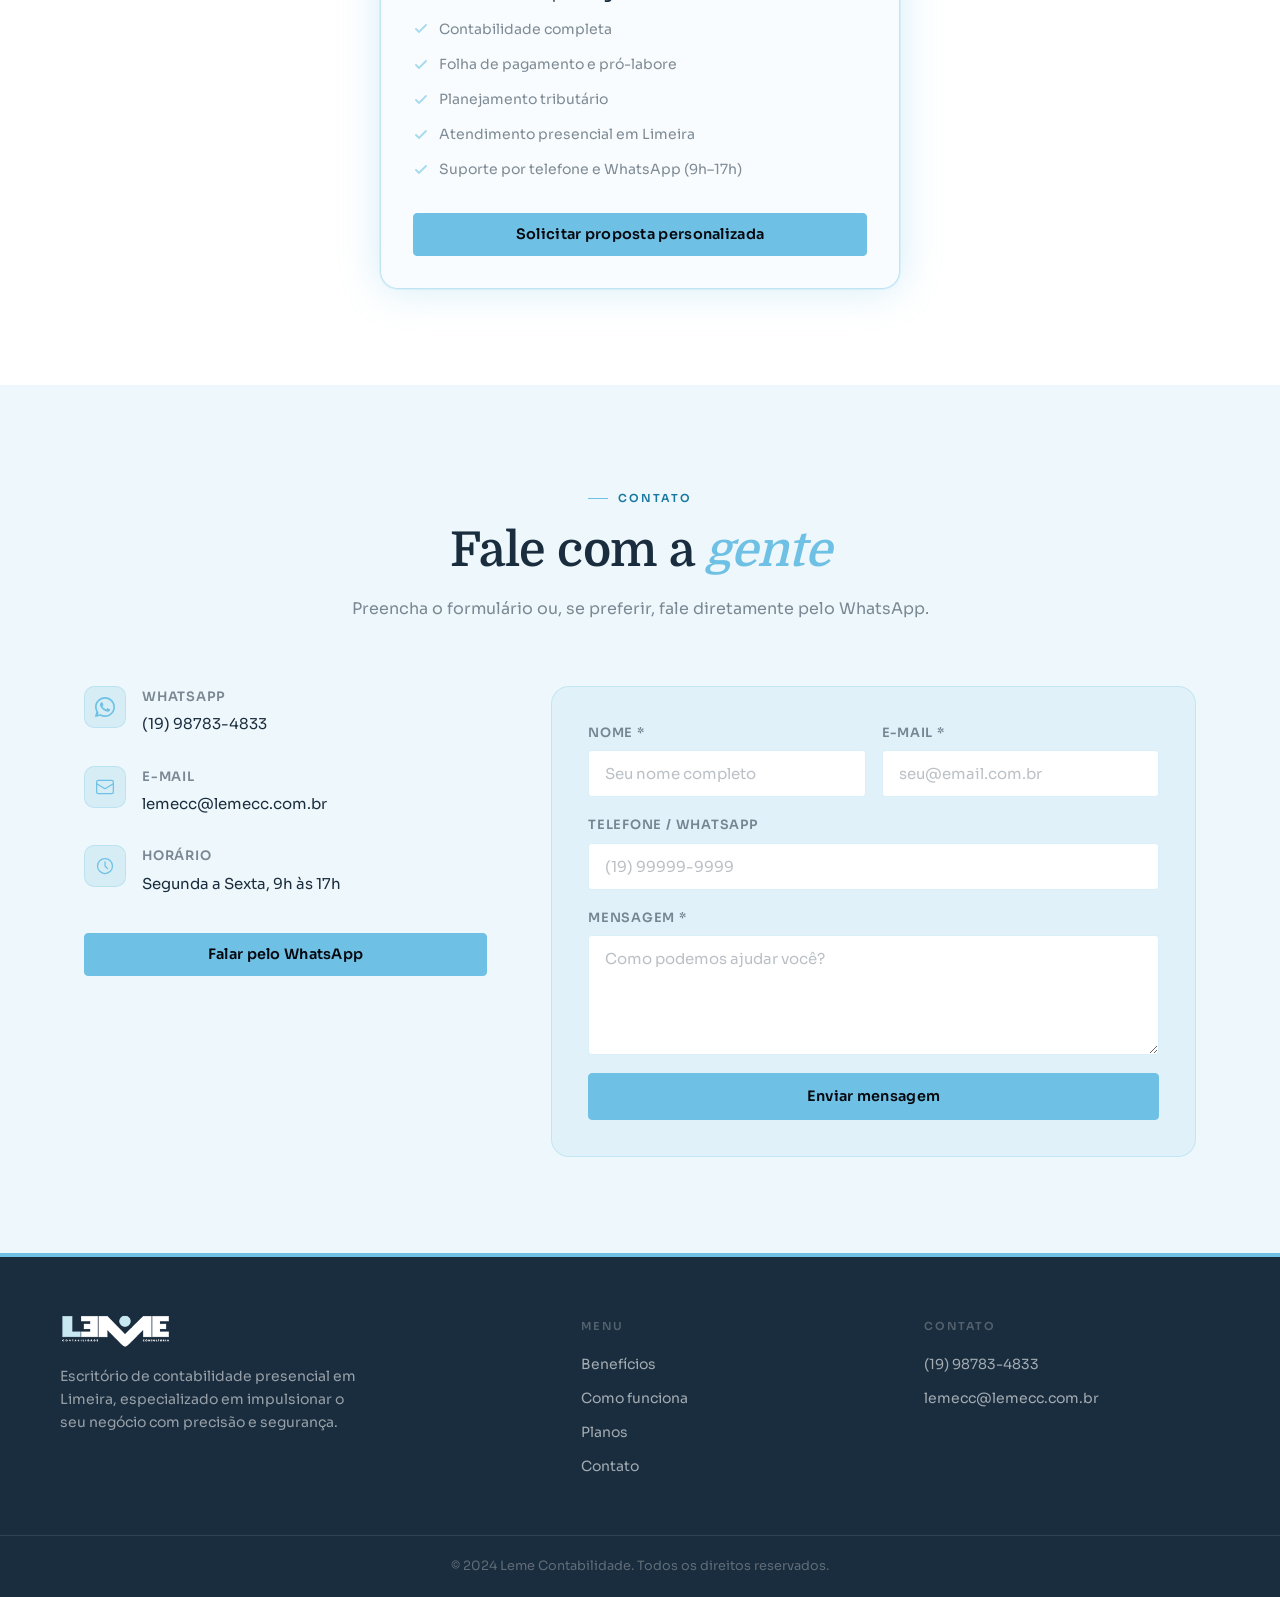
==== commit 9726d84e: "hero css" ====
--- a/index.html
+++ b/index.html
@@ -68,7 +68,7 @@
 
       <div class="container hero__inner">
         <div class="hero__content">
-          <span class="hero__badge">Escritório Presencial em Limeira</span>
+          <!-- <span class="hero__badge">Escritório Presencial em Limeira</span> -->
           <h1 class="hero__headline">
             Sua empresa,<br />
             <em>guiada</em> com<br />
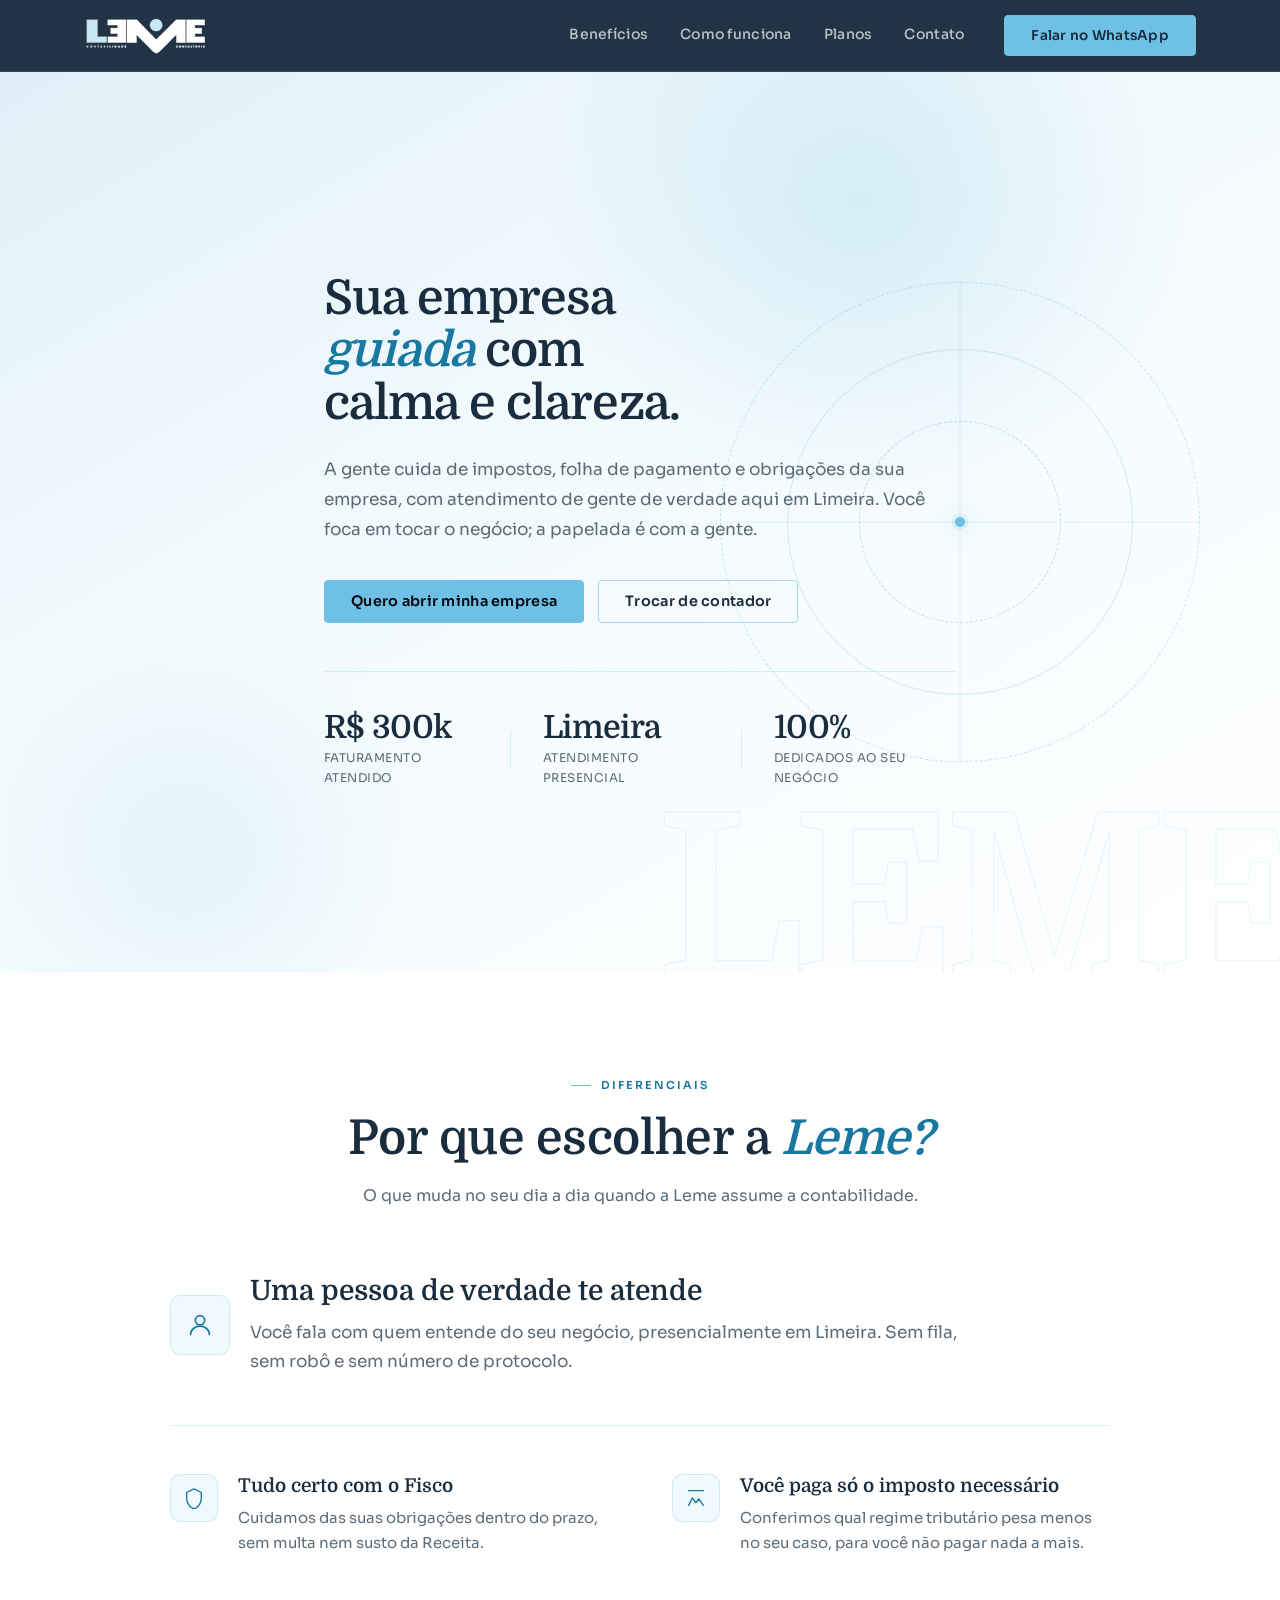
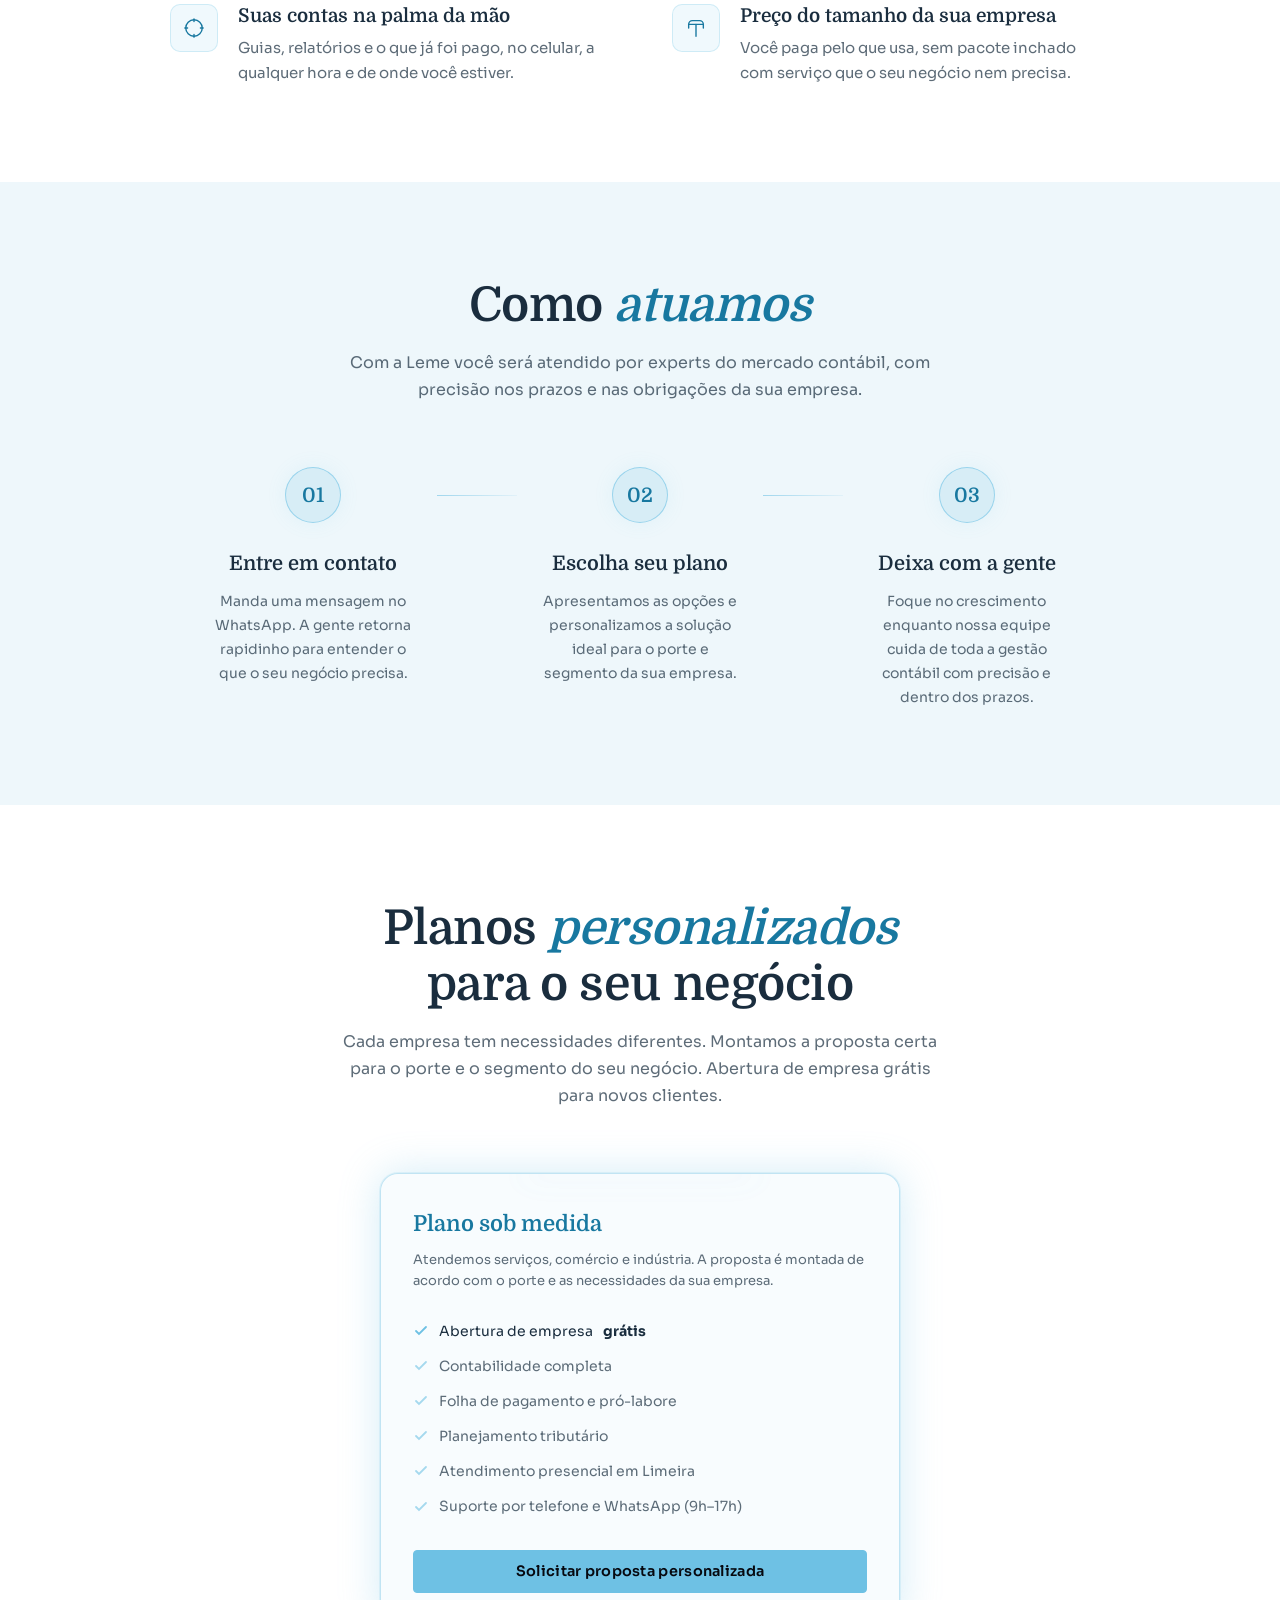
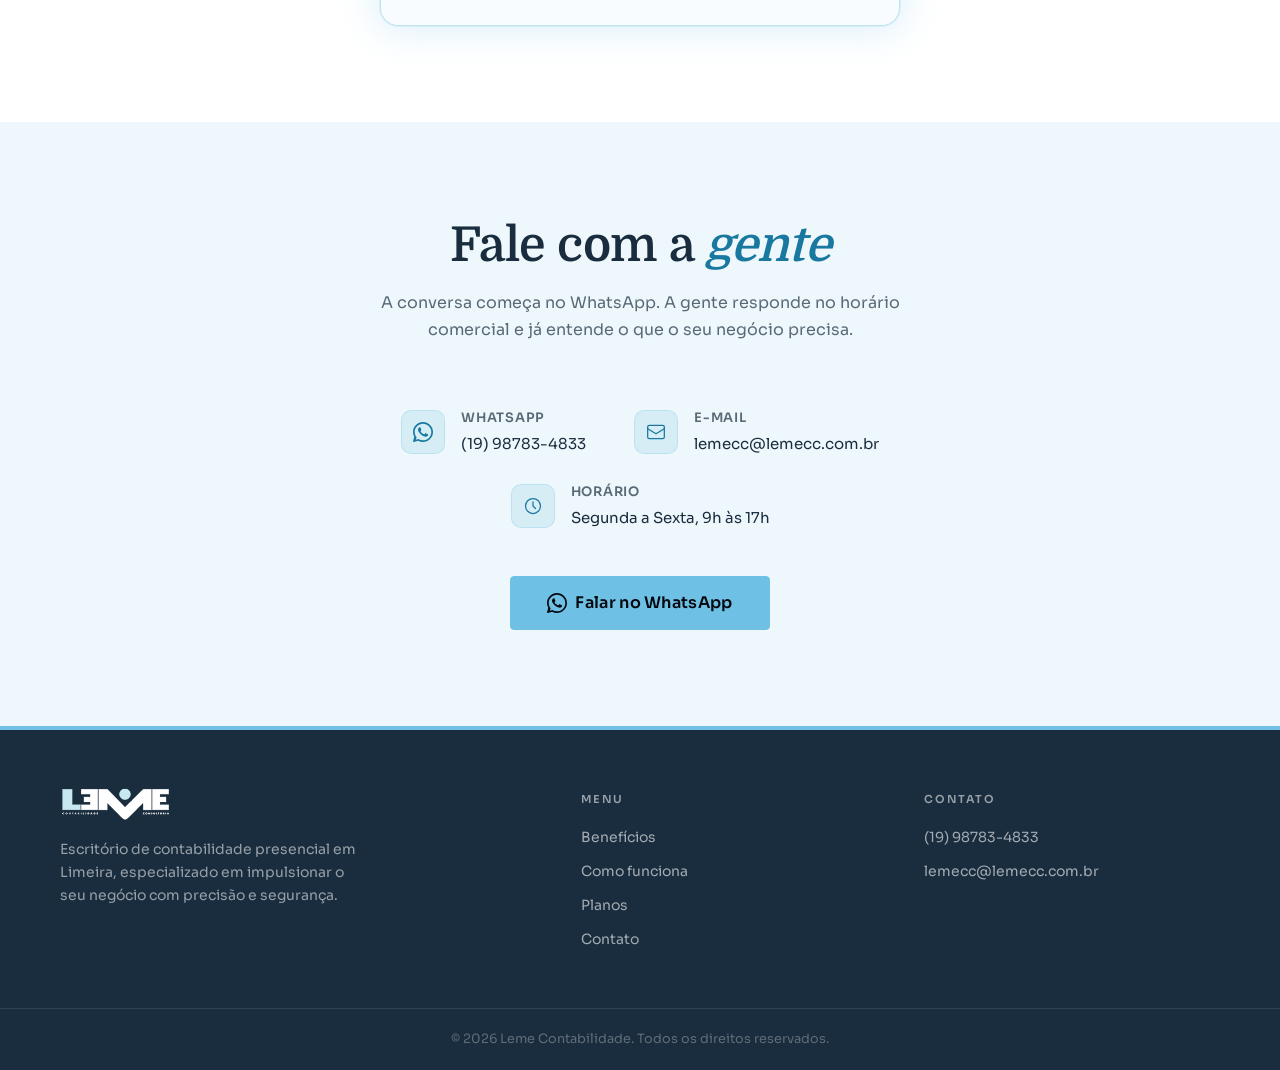
==== commit 08996dcb: "Nova versao 2.0" ====
--- a/index.html
+++ b/index.html
@@ -3,11 +3,15 @@
   <head>
     <meta charset="UTF-8" />
     <meta name="viewport" content="width=device-width, initial-scale=1.0" />
+    <!-- Marca JS ativo antes da pintura: o scroll reveal só esconde conteúdo quando há JS -->
+    <script>
+      document.documentElement.classList.add("js");
+    </script>
     <meta
       name="description"
-      content="Leme Contabilidade — escritório de contabilidade presencial em Limeira com planos personalizados, abertura de empresa grátis e atendimento especializado para PMEs."
+      content="Leme Contabilidade: escritório de contabilidade presencial em Limeira com planos personalizados, abertura de empresa grátis e atendimento especializado para PMEs."
     />
-    <title>Leme Contabilidade — Precisão Contábil para o seu Negócio</title>
+    <title>Leme Contabilidade: Precisão Contábil para o seu Negócio</title>
     <link rel="preconnect" href="https://fonts.googleapis.com" />
     <link rel="preconnect" href="https://fonts.gstatic.com" crossorigin />
     <link
@@ -17,11 +21,19 @@
     <link rel="stylesheet" href="css/main.css" />
   </head>
   <body>
+    <a href="#home" class="skip-link">Pular para o conteúdo</a>
+
     <!-- ── HEADER ────────────────────────────────────────────────── -->
     <header class="header" id="header">
       <div class="container header__inner">
         <a href="#" class="header__logo">
-          <img src="assets/logo.png" alt="Leme Contabilidade" height="40" />
+          <img
+            src="assets/logo.png"
+            alt="Leme Contabilidade"
+            width="121"
+            height="40"
+            decoding="async"
+          />
         </a>
         <nav class="nav" id="nav">
           <a href="#beneficios" class="nav__link">Benefícios</a>
@@ -70,14 +82,14 @@
         <div class="hero__content">
           <!-- <span class="hero__badge">Escritório Presencial em Limeira</span> -->
           <h1 class="hero__headline">
-            Sua empresa,<br />
+            Sua empresa<br />
             <em>guiada</em> com<br />
-            precisão contábil.
+            calma e clareza.
           </h1>
           <p class="hero__sub">
-            Impulsione os resultados do seu negócio com soluções contábeis
-            personalizadas e atendimento próximo. Experts prontos para crescer
-            junto com você em Limeira e região.
+            A gente cuida de impostos, folha de pagamento e obrigações da sua
+            empresa, com atendimento de gente de verdade aqui em Limeira. Você
+            foca em tocar o negócio; a papelada é com a gente.
           </p>
           <div class="hero__actions">
             <a
@@ -100,7 +112,7 @@
           <div class="hero__stats">
             <div class="stat">
               <div class="stat__value">
-                R$&nbsp;<span class="stat__num" data-count="300">0</span>k
+                R$&nbsp;<span class="stat__num" data-count="300">300</span>k
               </div>
               <div class="stat__label">faturamento atendido</div>
             </div>
@@ -126,190 +138,64 @@
           <span class="section__tag">Diferenciais</span>
           <h2 class="section__title">Por que escolher a <em>Leme?</em></h2>
           <p class="section__subtitle">
-            Soluções exclusivas e personalizadas pensadas para o seu negócio
-            crescer com segurança e eficiência.
-          </p>
-        </div>
-
-        <div class="benefits-grid">
-          <article class="benefit-card" data-reveal data-delay="0">
-            <span class="benefit-card__num">01</span>
-            <div class="benefit-card__icon">
-              <svg
-                viewBox="0 0 24 24"
-                fill="none"
-                stroke="currentColor"
-                stroke-width="1.5"
-                stroke-linecap="round"
-                stroke-linejoin="round"
-              >
-                <circle cx="12" cy="8" r="4" />
-                <path d="M4 20c0-4 3.6-7 8-7s8 3 8 7" />
-              </svg>
-            </div>
-            <h3 class="benefit-card__title">Suporte Especializado</h3>
-            <p class="benefit-card__text">
-              Equipe altamente qualificada pronta para orientar suas
-              necessidades financeiras com soluções ágeis e personalizadas.
-            </p>
+            O que muda no seu dia a dia quando a Leme assume a contabilidade.
+          </p>
+        </div>
+
+        <div class="benefits">
+          <article class="benefit benefit--lead" data-reveal>
+            <div class="benefit__icon benefit__icon--lead"><svg viewBox="0 0 24 24" fill="none" stroke="currentColor" stroke-width="1.5" stroke-linecap="round" stroke-linejoin="round" aria-hidden="true"><circle cx="12" cy="8" r="4" /><path d="M4 20c0-4 3.6-7 8-7s8 3 8 7" /></svg></div>
+            <div>
+              <h3 class="benefit__title">Uma pessoa de verdade te atende</h3>
+              <p class="benefit__text">
+                Você fala com quem entende do seu negócio, presencialmente em
+                Limeira. Sem fila, sem robô e sem número de protocolo.
+              </p>
+            </div>
           </article>
 
-          <article class="benefit-card" data-reveal data-delay="100">
-            <span class="benefit-card__num">02</span>
-            <div class="benefit-card__icon">
-              <svg
-                viewBox="0 0 24 24"
-                fill="none"
-                stroke="currentColor"
-                stroke-width="1.5"
-                stroke-linecap="round"
-                stroke-linejoin="round"
-              >
-                <path
-                  d="M12 2L4 6v6c0 5.5 3.5 10 8 12 4.5-2 8-6.5 8-12V6l-8-4z"
-                />
-              </svg>
-            </div>
-            <h3 class="benefit-card__title">Segurança de Dados</h3>
-            <p class="benefit-card__text">
-              Tecnologias avançadas de criptografia e backup automático para
-              proteger as informações financeiras do seu negócio.
-            </p>
+          <article class="benefit" data-reveal data-delay="100">
+            <div class="benefit__icon"><svg viewBox="0 0 24 24" fill="none" stroke="currentColor" stroke-width="1.5" stroke-linecap="round" stroke-linejoin="round" aria-hidden="true"><path d="M12 2L4 6v6c0 5.5 3.5 10 8 12 4.5-2 8-6.5 8-12V6l-8-4z" /></svg></div>
+            <div>
+              <h3 class="benefit__title">Tudo certo com o Fisco</h3>
+              <p class="benefit__text">
+                Cuidamos das suas obrigações dentro do prazo, sem multa nem
+                susto da Receita.
+              </p>
+            </div>
           </article>
 
-          <article class="benefit-card" data-reveal data-delay="200">
-            <span class="benefit-card__num">03</span>
-            <div class="benefit-card__icon">
-              <svg
-                viewBox="0 0 24 24"
-                fill="none"
-                stroke="currentColor"
-                stroke-width="1.5"
-                stroke-linecap="round"
-                stroke-linejoin="round"
-              >
-                <circle cx="12" cy="12" r="9" />
-                <path d="M2 12h3M19 12h3M12 2v3M12 19v3" />
-              </svg>
-            </div>
-            <h3 class="benefit-card__title">Acesso em Qualquer Lugar</h3>
-            <p class="benefit-card__text">
-              Informações financeiras em tempo real de qualquer dispositivo, a
-              qualquer hora, tornando a gestão mais conveniente.
-            </p>
+          <article class="benefit" data-reveal data-delay="150">
+            <div class="benefit__icon"><svg viewBox="0 0 24 24" fill="none" stroke="currentColor" stroke-width="1.5" stroke-linecap="round" stroke-linejoin="round" aria-hidden="true"><path d="M4 20l4-8 4 5 3-4 5 7" /><path d="M4 4h16" /></svg></div>
+            <div>
+              <h3 class="benefit__title">Você paga só o imposto necessário</h3>
+              <p class="benefit__text">
+                Conferimos qual regime tributário pesa menos no seu caso, para
+                você não pagar nada a mais.
+              </p>
+            </div>
           </article>
 
-          <article class="benefit-card" data-reveal data-delay="300">
-            <span class="benefit-card__num">04</span>
-            <div class="benefit-card__icon">
-              <svg
-                viewBox="0 0 24 24"
-                fill="none"
-                stroke="currentColor"
-                stroke-width="1.5"
-                stroke-linecap="round"
-                stroke-linejoin="round"
-              >
-                <path d="M4 20l4-8 4 5 3-4 5 7" />
-                <path d="M4 4h16" />
-              </svg>
-            </div>
-            <h3 class="benefit-card__title">Otimização Financeira</h3>
-            <p class="benefit-card__text">
-              Estratégias personalizadas para maximizar lucros e reduzir custos
-              desnecessários, alinhadas ao perfil da sua empresa.
-            </p>
+          <article class="benefit" data-reveal data-delay="200">
+            <div class="benefit__icon"><svg viewBox="0 0 24 24" fill="none" stroke="currentColor" stroke-width="1.5" stroke-linecap="round" stroke-linejoin="round" aria-hidden="true"><circle cx="12" cy="12" r="9" /><path d="M2 12h3M19 12h3M12 2v3M12 19v3" /></svg></div>
+            <div>
+              <h3 class="benefit__title">Suas contas na palma da mão</h3>
+              <p class="benefit__text">
+                Guias, relatórios e o que já foi pago, no celular, a qualquer
+                hora e de onde você estiver.
+              </p>
+            </div>
           </article>
 
-          <article class="benefit-card" data-reveal data-delay="0">
-            <span class="benefit-card__num">05</span>
-            <div class="benefit-card__icon">
-              <svg
-                viewBox="0 0 24 24"
-                fill="none"
-                stroke="currentColor"
-                stroke-width="1.5"
-                stroke-linecap="round"
-                stroke-linejoin="round"
-              >
-                <path d="M9 12l2 2 4-4" />
-                <circle cx="12" cy="12" r="9" />
-              </svg>
-            </div>
-            <h3 class="benefit-card__title">Maior Precisão</h3>
-            <p class="benefit-card__text">
-              Processos automatizados que reduzem erros humanos e garantem
-              conformidade fiscal, evitando problemas com os órgãos reguladores.
-            </p>
-          </article>
-
-          <article class="benefit-card" data-reveal data-delay="100">
-            <span class="benefit-card__num">06</span>
-            <div class="benefit-card__icon">
-              <svg
-                viewBox="0 0 24 24"
-                fill="none"
-                stroke="currentColor"
-                stroke-width="1.5"
-                stroke-linecap="round"
-                stroke-linejoin="round"
-              >
-                <path
-                  d="M12 2v4M12 18v4M4.93 4.93l2.83 2.83M16.24 16.24l2.83 2.83M2 12h4M18 12h4"
-                />
-                <circle cx="12" cy="12" r="4" />
-              </svg>
-            </div>
-            <h3 class="benefit-card__title">Foco no Crescimento</h3>
-            <p class="benefit-card__text">
-              Com a contabilidade nas mãos certas, você tem mais energia para
-              focar no que realmente importa: expandir seu negócio.
-            </p>
-          </article>
-
-          <article class="benefit-card" data-reveal data-delay="200">
-            <span class="benefit-card__num">07</span>
-            <div class="benefit-card__icon">
-              <svg
-                viewBox="0 0 24 24"
-                fill="none"
-                stroke="currentColor"
-                stroke-width="1.5"
-                stroke-linecap="round"
-                stroke-linejoin="round"
-              >
-                <circle cx="12" cy="12" r="9" />
-                <path d="M12 7v5l3 3" />
-              </svg>
-            </div>
-            <h3 class="benefit-card__title">Economia de Tempo</h3>
-            <p class="benefit-card__text">
-              Automação dos processos contábeis para que você economize horas
-              valiosas e as invista no crescimento do negócio.
-            </p>
-          </article>
-
-          <article class="benefit-card" data-reveal data-delay="300">
-            <span class="benefit-card__num">08</span>
-            <div class="benefit-card__icon">
-              <svg
-                viewBox="0 0 24 24"
-                fill="none"
-                stroke="currentColor"
-                stroke-width="1.5"
-                stroke-linecap="round"
-                stroke-linejoin="round"
-              >
-                <path d="M20 12V8H4v4" />
-                <path d="M12 8v13" />
-                <path d="M4 8a4 4 0 014-4h8a4 4 0 014 4" />
-              </svg>
-            </div>
-            <h3 class="benefit-card__title">Preços Personalizados</h3>
-            <p class="benefit-card__text">
-              Planos adaptados ao porte do seu negócio, sem cobrar por recursos
-              que você não precisa.
-            </p>
+          <article class="benefit" data-reveal data-delay="300">
+            <div class="benefit__icon"><svg viewBox="0 0 24 24" fill="none" stroke="currentColor" stroke-width="1.5" stroke-linecap="round" stroke-linejoin="round" aria-hidden="true"><path d="M20 12V8H4v4" /><path d="M12 8v13" /><path d="M4 8a4 4 0 014-4h8a4 4 0 014 4" /></svg></div>
+            <div>
+              <h3 class="benefit__title">Preço do tamanho da sua empresa</h3>
+              <p class="benefit__text">
+                Você paga pelo que usa, sem pacote inchado com serviço que o
+                seu negócio nem precisa.
+              </p>
+            </div>
           </article>
         </div>
       </div>
@@ -319,7 +205,6 @@
     <section class="section section--alt" id="como-funciona">
       <div class="container">
         <div class="section__header" data-reveal>
-          <span class="section__tag">Processo</span>
           <h2 class="section__title">Como <em>atuamos</em></h2>
           <p class="section__subtitle">
             Com a Leme você será atendido por experts do mercado contábil, com
@@ -335,8 +220,8 @@
             <div class="step-item__body">
               <h3 class="step-item__title">Entre em contato</h3>
               <p class="step-item__text">
-                Fale pelo WhatsApp ou formulário. Nossa equipe retorna
-                rapidamente para entender as necessidades do seu negócio.
+                Manda uma mensagem no WhatsApp. A gente retorna rapidinho para
+                entender o que o seu negócio precisa.
               </p>
             </div>
           </div>
@@ -374,14 +259,13 @@
     <section class="section" id="planos">
       <div class="container">
         <div class="section__header" data-reveal>
-          <span class="section__tag">Planos</span>
           <h2 class="section__title">
             Planos <em>personalizados</em> para o seu negócio
           </h2>
           <p class="section__subtitle">
-            Cada empresa tem necessidades únicas. Montamos a solução ideal para
-            o porte e segmento do seu negócio — abertura de empresa grátis para
-            novos clientes.
+            Cada empresa tem necessidades diferentes. Montamos a proposta certa
+            para o porte e o segmento do seu negócio. Abertura de empresa grátis
+            para novos clientes.
           </p>
         </div>
 
@@ -395,7 +279,7 @@
                 >
               </div>
               <p class="plan-card__desc">
-                Atendemos serviços, comércio e indústria — a proposta é montada
+                Atendemos serviços, comércio e indústria. A proposta é montada
                 de acordo com o porte e as necessidades da sua empresa.
               </p>
             </div>
@@ -490,44 +374,29 @@
     <section class="section section--alt" id="contato">
       <div class="container">
         <div class="section__header" data-reveal>
-          <span class="section__tag">Contato</span>
           <h2 class="section__title">Fale com a <em>gente</em></h2>
           <p class="section__subtitle">
-            Preencha o formulário ou, se preferir, fale diretamente pelo
-            WhatsApp.
-          </p>
-        </div>
-
-        <div class="contact-layout">
-          <div class="contact-info" data-reveal>
+            A conversa começa no WhatsApp. A gente responde no horário comercial
+            e já entende o que o seu negócio precisa.
+          </p>
+        </div>
+
+        <div class="contact-connect" data-reveal data-delay="150">
+          <div class="contact-info">
             <div class="contact-info__item">
               <div class="contact-info__icon">
-                <svg viewBox="0 0 24 24" fill="currentColor">
-                  <path
-                    d="M17.472 14.382c-.297-.149-1.758-.867-2.03-.967-.273-.099-.471-.148-.67.15-.197.297-.767.966-.94 1.164-.173.199-.347.223-.644.075-.297-.15-1.255-.463-2.39-1.475-.883-.788-1.48-1.761-1.653-2.059-.173-.297-.018-.458.13-.606.134-.133.298-.347.446-.52.149-.174.198-.298.298-.497.099-.198.05-.371-.025-.52-.075-.149-.669-1.612-.916-2.207-.242-.579-.487-.5-.669-.51-.173-.008-.371-.01-.57-.01-.198 0-.52.074-.792.372-.272.297-1.04 1.016-1.04 2.479 0 1.462 1.065 2.875 1.213 3.074.149.198 2.096 3.2 5.077 4.487.709.306 1.262.489 1.694.625.712.227 1.36.195 1.871.118.571-.085 1.758-.719 2.006-1.413.248-.694.248-1.289.173-1.413-.074-.124-.272-.198-.57-.347zM12 0C5.373 0 0 5.373 0 12c0 2.12.553 4.107 1.524 5.836L.057 23.007a.75.75 0 00.93.931l5.222-1.498A11.955 11.955 0 0012 24c6.627 0 12-5.373 12-12S18.627 0 12 0zm0 22a9.95 9.95 0 01-5.098-1.396l-.364-.218-3.108.893.875-3.029-.237-.38A9.961 9.961 0 012 12C2 6.477 6.477 2 12 2s10 4.477 10 10-4.477 10-10 10z"
-                  />
+                <svg viewBox="0 0 24 24" fill="currentColor" aria-hidden="true">
+                  <path d="M17.472 14.382c-.297-.149-1.758-.867-2.03-.967-.273-.099-.471-.148-.67.15-.197.297-.767.966-.94 1.164-.173.199-.347.223-.644.075-.297-.15-1.255-.463-2.39-1.475-.883-.788-1.48-1.761-1.653-2.059-.173-.297-.018-.458.13-.606.134-.133.298-.347.446-.52.149-.174.198-.298.298-.497.099-.198.05-.371-.025-.52-.075-.149-.669-1.612-.916-2.207-.242-.579-.487-.5-.669-.51-.173-.008-.371-.01-.57-.01-.198 0-.52.074-.792.372-.272.297-1.04 1.016-1.04 2.479 0 1.462 1.065 2.875 1.213 3.074.149.198 2.096 3.2 5.077 4.487.709.306 1.262.489 1.694.625.712.227 1.36.195 1.871.118.571-.085 1.758-.719 2.006-1.413.248-.694.248-1.289.173-1.413-.074-.124-.272-.198-.57-.347zM12 0C5.373 0 0 5.373 0 12c0 2.12.553 4.107 1.524 5.836L.057 23.007a.75.75 0 00.93.931l5.222-1.498A11.955 11.955 0 0012 24c6.627 0 12-5.373 12-12S18.627 0 12 0zm0 22a9.95 9.95 0 01-5.098-1.396l-.364-.218-3.108.893.875-3.029-.237-.38A9.961 9.961 0 012 12C2 6.477 6.477 2 12 2s10 4.477 10 10-4.477 10-10 10z" />
                 </svg>
               </div>
               <div>
                 <strong>WhatsApp</strong>
-                <a
-                  href="https://wa.me/5519987834833"
-                  target="_blank"
-                  rel="noopener noreferrer"
-                  >(19) 98783-4833</a
-                >
+                <a href="https://wa.me/5519987834833" target="_blank" rel="noopener noreferrer">(19) 98783-4833</a>
               </div>
             </div>
             <div class="contact-info__item">
               <div class="contact-info__icon">
-                <svg
-                  viewBox="0 0 24 24"
-                  fill="none"
-                  stroke="currentColor"
-                  stroke-width="1.5"
-                  stroke-linecap="round"
-                  stroke-linejoin="round"
-                >
+                <svg viewBox="0 0 24 24" fill="none" stroke="currentColor" stroke-width="1.5" stroke-linecap="round" stroke-linejoin="round" aria-hidden="true">
                   <rect x="2" y="4" width="20" height="16" rx="2" />
                   <path d="M2 8l10 6 10-6" />
                 </svg>
@@ -539,14 +408,7 @@
             </div>
             <div class="contact-info__item">
               <div class="contact-info__icon">
-                <svg
-                  viewBox="0 0 24 24"
-                  fill="none"
-                  stroke="currentColor"
-                  stroke-width="1.5"
-                  stroke-linecap="round"
-                  stroke-linejoin="round"
-                >
+                <svg viewBox="0 0 24 24" fill="none" stroke="currentColor" stroke-width="1.5" stroke-linecap="round" stroke-linejoin="round" aria-hidden="true">
                   <circle cx="12" cy="12" r="9" />
                   <path d="M12 7v5l3 3" />
                 </svg>
@@ -556,88 +418,19 @@
                 <span>Segunda a Sexta, 9h às 17h</span>
               </div>
             </div>
-            <a
-              href="https://wa.me/5519987834833?text=Olá%2C%20gostaria%20de%20mais%20informações%20sobre%20a%20Leme%20Contabilidade."
-              class="btn btn--primary contact-info__cta"
-              target="_blank"
-              rel="noopener noreferrer"
-            >
-              Falar pelo WhatsApp
-            </a>
-          </div>
-
-          <form
-            class="contact-form"
-            id="contact-form"
-            action="https://formspree.io/f/SEU_ID_AQUI"
-            method="POST"
-            novalidate
-            data-reveal
-            data-delay="150"
+          </div>
+
+          <a
+            href="https://wa.me/5519987834833?text=Olá%2C%20gostaria%20de%20falar%20com%20a%20Leme%20Contabilidade."
+            class="btn btn--primary contact-connect__cta"
+            target="_blank"
+            rel="noopener noreferrer"
           >
-            <div
-              id="form-success"
-              class="form-feedback form-feedback--success"
-              hidden
-            >
-              Mensagem enviada! Entraremos em contato em breve.
-            </div>
-            <div
-              id="form-error"
-              class="form-feedback form-feedback--error"
-              hidden
-            >
-              Ocorreu um erro ao enviar. Tente novamente.
-            </div>
-            <div class="form-row">
-              <div class="form-group">
-                <label for="name">Nome *</label>
-                <input
-                  type="text"
-                  id="name"
-                  name="name"
-                  placeholder="Seu nome completo"
-                  required
-                />
-              </div>
-              <div class="form-group">
-                <label for="email">E-mail *</label>
-                <input
-                  type="email"
-                  id="email"
-                  name="email"
-                  placeholder="seu@email.com.br"
-                  required
-                />
-              </div>
-            </div>
-            <div class="form-group">
-              <label for="phone">Telefone / WhatsApp</label>
-              <input
-                type="tel"
-                id="phone"
-                name="phone"
-                placeholder="(19) 99999-9999"
-              />
-            </div>
-            <div class="form-group">
-              <label for="message">Mensagem *</label>
-              <textarea
-                id="message"
-                name="message"
-                rows="4"
-                placeholder="Como podemos ajudar você?"
-                required
-              ></textarea>
-            </div>
-            <button
-              type="submit"
-              class="btn btn--primary form__submit"
-              id="form-submit"
-            >
-              Enviar mensagem
-            </button>
-          </form>
+            <svg viewBox="0 0 24 24" fill="currentColor" aria-hidden="true" width="20" height="20">
+              <path d="M17.472 14.382c-.297-.149-1.758-.867-2.03-.967-.273-.099-.471-.148-.67.15-.197.297-.767.966-.94 1.164-.173.199-.347.223-.644.075-.297-.15-1.255-.463-2.39-1.475-.883-.788-1.48-1.761-1.653-2.059-.173-.297-.018-.458.13-.606.134-.133.298-.347.446-.52.149-.174.198-.298.298-.497.099-.198.05-.371-.025-.52-.075-.149-.669-1.612-.916-2.207-.242-.579-.487-.5-.669-.51-.173-.008-.371-.01-.57-.01-.198 0-.52.074-.792.372-.272.297-1.04 1.016-1.04 2.479 0 1.462 1.065 2.875 1.213 3.074.149.198 2.096 3.2 5.077 4.487.709.306 1.262.489 1.694.625.712.227 1.36.195 1.871.118.571-.085 1.758-.719 2.006-1.413.248-.694.248-1.289.173-1.413-.074-.124-.272-.198-.57-.347zM12 0C5.373 0 0 5.373 0 12c0 2.12.553 4.107 1.524 5.836L.057 23.007a.75.75 0 00.93.931l5.222-1.498A11.955 11.955 0 0012 24c6.627 0 12-5.373 12-12S18.627 0 12 0zm0 22a9.95 9.95 0 01-5.098-1.396l-.364-.218-3.108.893.875-3.029-.237-.38A9.961 9.961 0 012 12C2 6.477 6.477 2 12 2s10 4.477 10 10-4.477 10-10 10z" />
+            </svg>
+            Falar no WhatsApp
+          </a>
         </div>
       </div>
     </section>
@@ -647,7 +440,13 @@
       <div class="container footer__inner">
         <div class="footer__brand">
           <a href="#"
-            ><img src="assets/logo.png" alt="Leme Contabilidade" height="36"
+            ><img
+              src="assets/logo.png"
+              alt="Leme Contabilidade"
+              width="109"
+              height="36"
+              loading="lazy"
+              decoding="async"
           /></a>
           <p>
             Escritório de contabilidade presencial em Limeira, especializado em
@@ -674,7 +473,7 @@
       </div>
       <div class="footer__bottom">
         <div class="container">
-          <p>&copy; 2024 Leme Contabilidade. Todos os direitos reservados.</p>
+          <p>&copy; 2026 Leme Contabilidade. Todos os direitos reservados.</p>
         </div>
       </div>
     </footer>
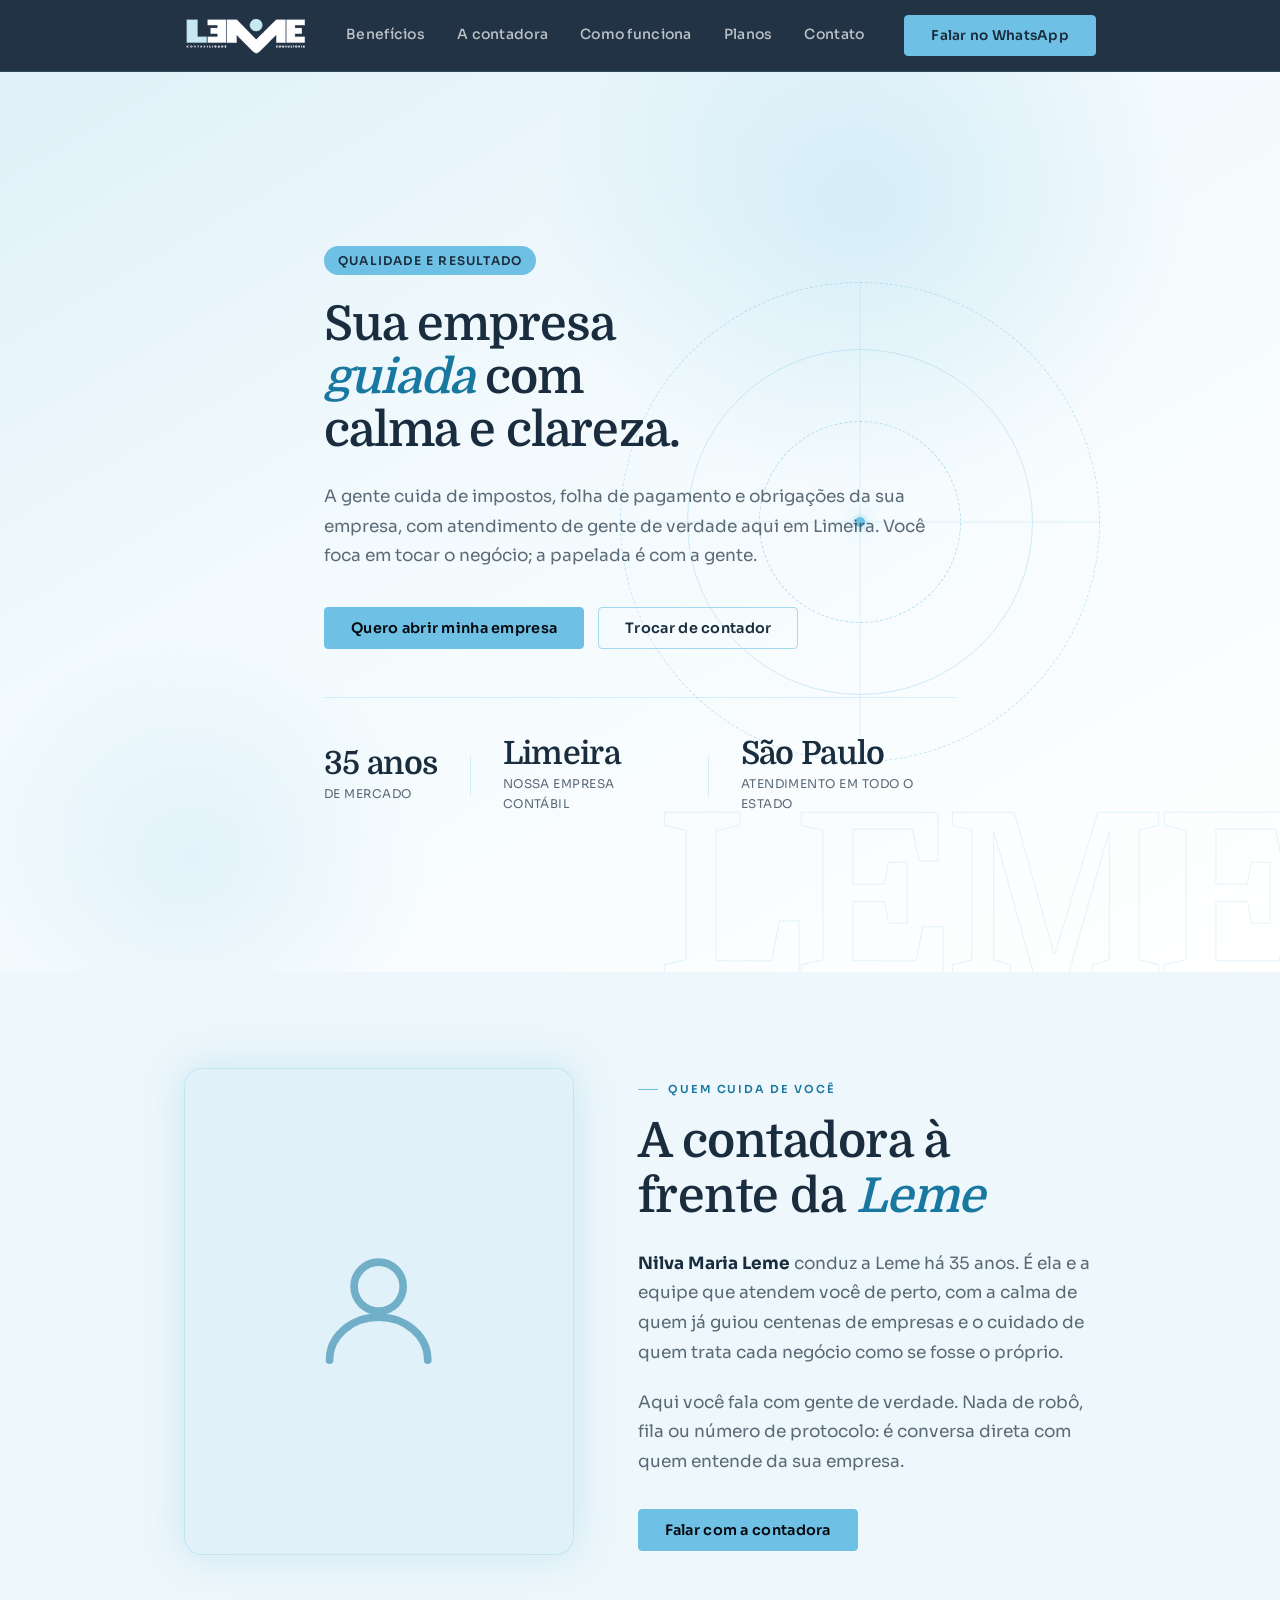
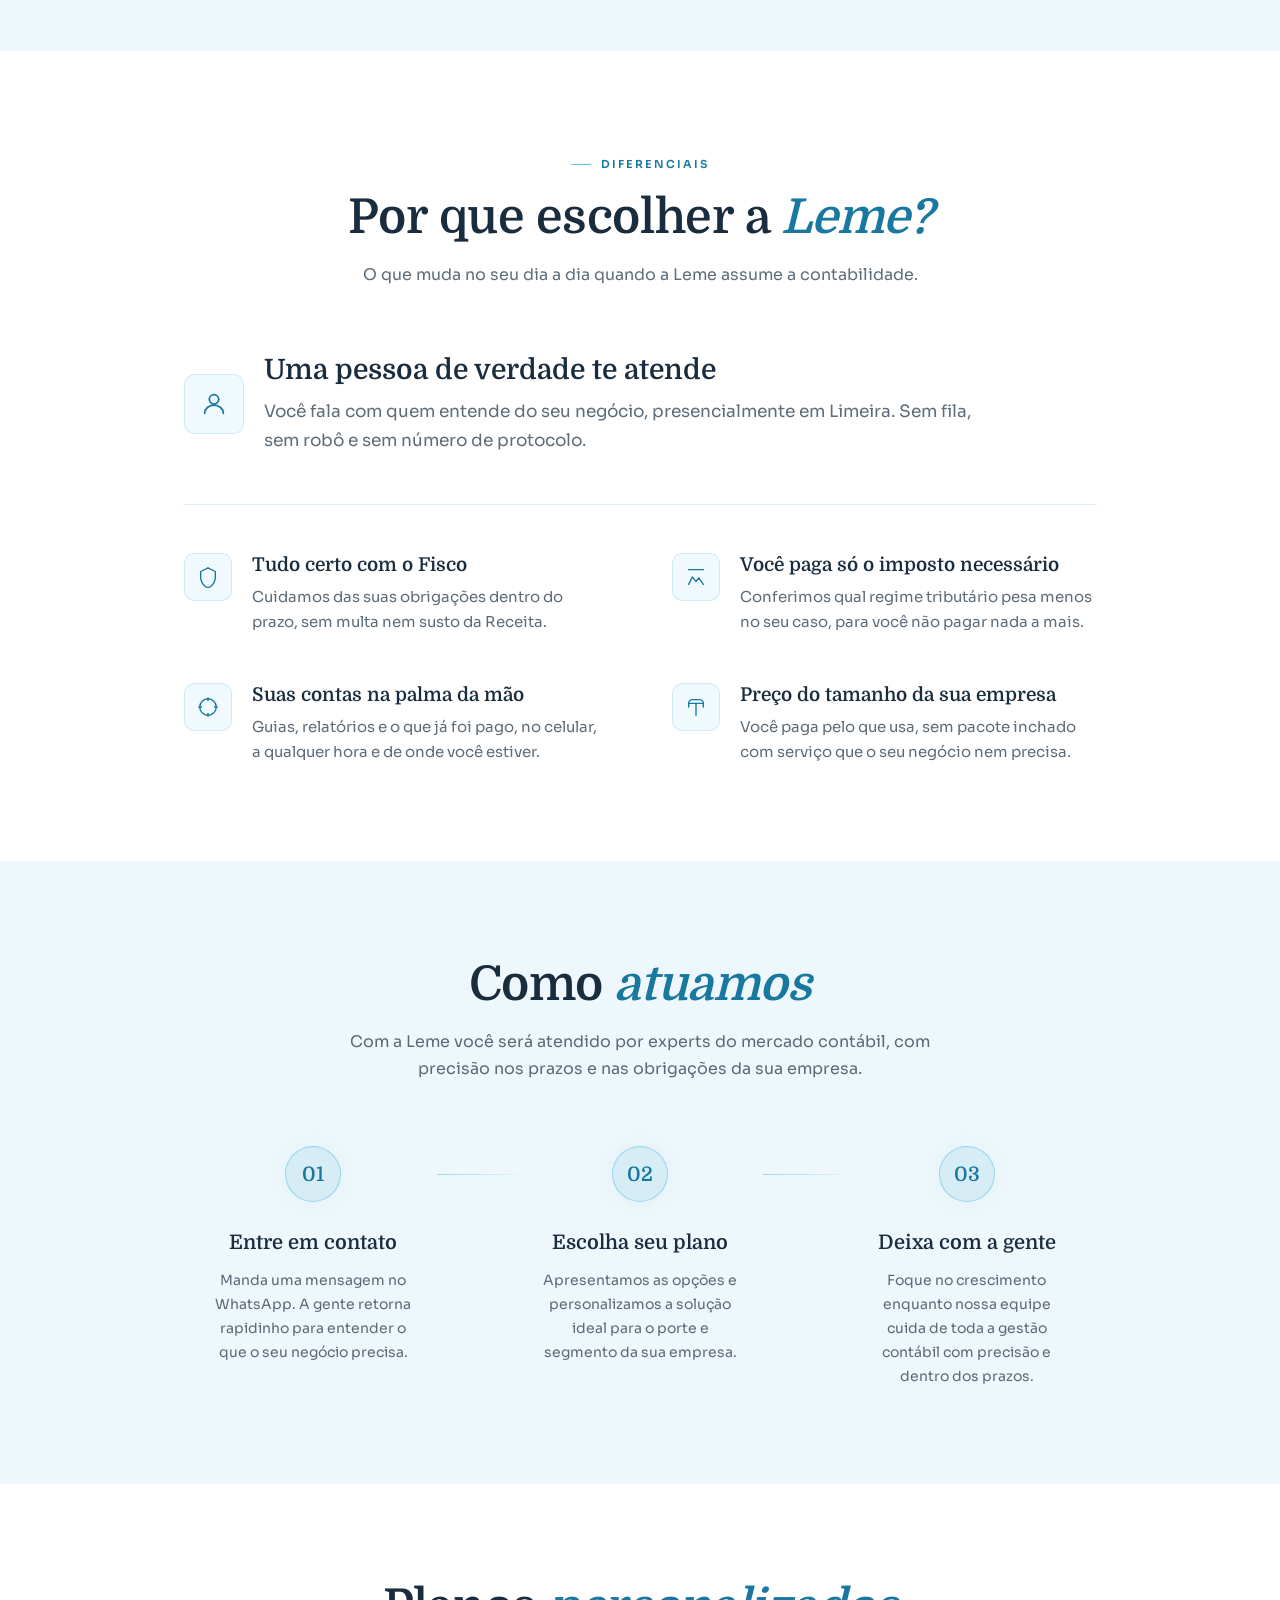
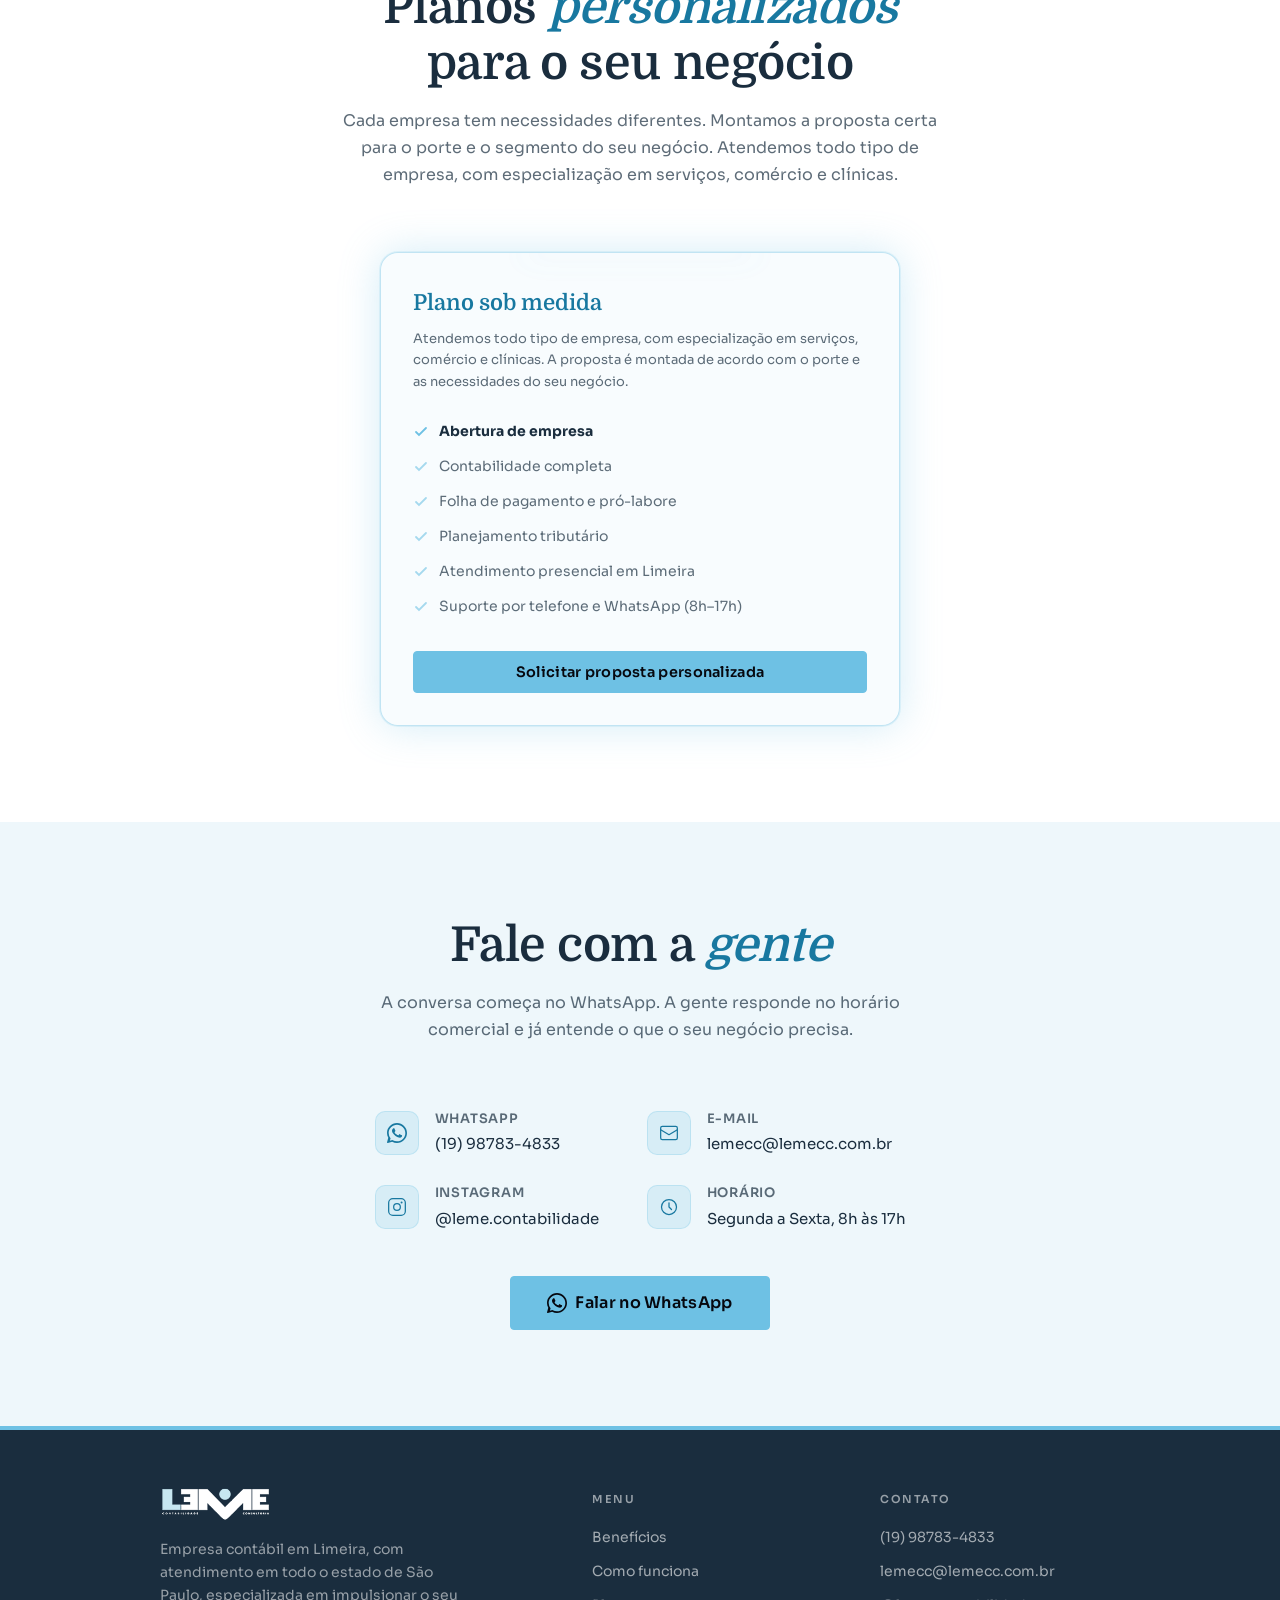
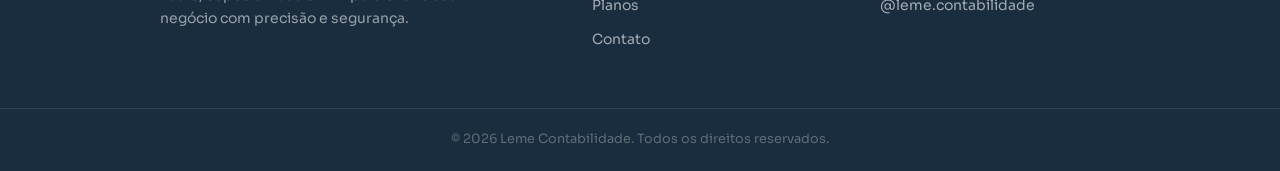
==== commit 4145f239: "Alteraçoes" ====
--- a/index.html
+++ b/index.html
@@ -9,7 +9,7 @@
     </script>
     <meta
       name="description"
-      content="Leme Contabilidade: escritório de contabilidade presencial em Limeira com planos personalizados, abertura de empresa grátis e atendimento especializado para PMEs."
+      content="Leme Contabilidade: empresa contábil em Limeira, com 35 anos de mercado, planos personalizados e atendimento especializado para PMEs em todo o estado de São Paulo."
     />
     <title>Leme Contabilidade: Precisão Contábil para o seu Negócio</title>
     <link rel="preconnect" href="https://fonts.googleapis.com" />
@@ -37,6 +37,7 @@
         </a>
         <nav class="nav" id="nav">
           <a href="#beneficios" class="nav__link">Benefícios</a>
+          <a href="#contadora" class="nav__link">A contadora</a>
           <a href="#como-funciona" class="nav__link">Como funciona</a>
           <a href="#planos" class="nav__link">Planos</a>
           <a href="#contato" class="nav__link">Contato</a>
@@ -80,7 +81,7 @@
 
       <div class="container hero__inner">
         <div class="hero__content">
-          <!-- <span class="hero__badge">Escritório Presencial em Limeira</span> -->
+          <span class="hero__badge">Qualidade e resultado</span>
           <h1 class="hero__headline">
             Sua empresa<br />
             <em>guiada</em> com<br />
@@ -112,20 +113,72 @@
           <div class="hero__stats">
             <div class="stat">
               <div class="stat__value">
-                R$&nbsp;<span class="stat__num" data-count="300">300</span>k
-              </div>
-              <div class="stat__label">faturamento atendido</div>
+                <span class="stat__num" data-count="35">35</span>&nbsp;anos
+              </div>
+              <div class="stat__label">de mercado</div>
             </div>
             <div class="stat__sep"></div>
             <div class="stat">
               <div class="stat__value">Limeira</div>
-              <div class="stat__label">atendimento presencial</div>
+              <div class="stat__label">nossa empresa contábil</div>
             </div>
             <div class="stat__sep"></div>
             <div class="stat">
-              <div class="stat__value"><span class="stat__num">100</span>%</div>
-              <div class="stat__label">dedicados ao seu negócio</div>
-            </div>
+              <div class="stat__value">São&nbsp;Paulo</div>
+              <div class="stat__label">atendimento em todo o estado</div>
+            </div>
+          </div>
+        </div>
+      </div>
+    </section>
+
+    <!-- ── A CONTADORA ───────────────────────────────────────────── -->
+    <section class="section section--alt" id="contadora">
+      <div class="container">
+        <div class="about">
+          <div class="about__media" data-reveal>
+            <!-- ponytail: placeholder — trocar por foto real da contadora (ex.: assets/contadora.jpg) -->
+            <div
+              class="about__photo about__photo--placeholder"
+              aria-hidden="true"
+            >
+              <svg
+                viewBox="0 0 24 24"
+                fill="none"
+                stroke="currentColor"
+                stroke-width="1.25"
+                stroke-linecap="round"
+                stroke-linejoin="round"
+              >
+                <circle cx="12" cy="8" r="4" />
+                <path d="M4 20c0-4 3.6-7 8-7s8 3 8 7" />
+              </svg>
+            </div>
+          </div>
+          <div class="about__body" data-reveal data-delay="100">
+            <span class="section__tag">Quem cuida de você</span>
+            <h2 class="section__title">
+              A contadora à frente da <em>Leme</em>
+            </h2>
+            <p class="about__text">
+              <!-- ponytail: placeholder — substituir pelo nome e história reais da contadora -->
+              <strong>Nilva Maria Leme</strong> conduz a Leme há 35 anos. É ela
+              e a equipe que atendem você de perto, com a calma de quem já guiou
+              centenas de empresas e o cuidado de quem trata cada negócio como
+              se fosse o próprio.
+            </p>
+            <p class="about__text">
+              Aqui você fala com gente de verdade. Nada de robô, fila ou número
+              de protocolo: é conversa direta com quem entende da sua empresa.
+            </p>
+            <a
+              href="https://wa.me/5519987834833?text=Olá%2C%20gostaria%20de%20falar%20com%20a%20contadora%20da%20Leme%20Contabilidade."
+              class="btn btn--primary about__cta"
+              target="_blank"
+              rel="noopener noreferrer"
+            >
+              Falar com a contadora
+            </a>
           </div>
         </div>
       </div>
@@ -144,7 +197,20 @@
 
         <div class="benefits">
           <article class="benefit benefit--lead" data-reveal>
-            <div class="benefit__icon benefit__icon--lead"><svg viewBox="0 0 24 24" fill="none" stroke="currentColor" stroke-width="1.5" stroke-linecap="round" stroke-linejoin="round" aria-hidden="true"><circle cx="12" cy="8" r="4" /><path d="M4 20c0-4 3.6-7 8-7s8 3 8 7" /></svg></div>
+            <div class="benefit__icon benefit__icon--lead">
+              <svg
+                viewBox="0 0 24 24"
+                fill="none"
+                stroke="currentColor"
+                stroke-width="1.5"
+                stroke-linecap="round"
+                stroke-linejoin="round"
+                aria-hidden="true"
+              >
+                <circle cx="12" cy="8" r="4" />
+                <path d="M4 20c0-4 3.6-7 8-7s8 3 8 7" />
+              </svg>
+            </div>
             <div>
               <h3 class="benefit__title">Uma pessoa de verdade te atende</h3>
               <p class="benefit__text">
@@ -155,7 +221,21 @@
           </article>
 
           <article class="benefit" data-reveal data-delay="100">
-            <div class="benefit__icon"><svg viewBox="0 0 24 24" fill="none" stroke="currentColor" stroke-width="1.5" stroke-linecap="round" stroke-linejoin="round" aria-hidden="true"><path d="M12 2L4 6v6c0 5.5 3.5 10 8 12 4.5-2 8-6.5 8-12V6l-8-4z" /></svg></div>
+            <div class="benefit__icon">
+              <svg
+                viewBox="0 0 24 24"
+                fill="none"
+                stroke="currentColor"
+                stroke-width="1.5"
+                stroke-linecap="round"
+                stroke-linejoin="round"
+                aria-hidden="true"
+              >
+                <path
+                  d="M12 2L4 6v6c0 5.5 3.5 10 8 12 4.5-2 8-6.5 8-12V6l-8-4z"
+                />
+              </svg>
+            </div>
             <div>
               <h3 class="benefit__title">Tudo certo com o Fisco</h3>
               <p class="benefit__text">
@@ -166,7 +246,20 @@
           </article>
 
           <article class="benefit" data-reveal data-delay="150">
-            <div class="benefit__icon"><svg viewBox="0 0 24 24" fill="none" stroke="currentColor" stroke-width="1.5" stroke-linecap="round" stroke-linejoin="round" aria-hidden="true"><path d="M4 20l4-8 4 5 3-4 5 7" /><path d="M4 4h16" /></svg></div>
+            <div class="benefit__icon">
+              <svg
+                viewBox="0 0 24 24"
+                fill="none"
+                stroke="currentColor"
+                stroke-width="1.5"
+                stroke-linecap="round"
+                stroke-linejoin="round"
+                aria-hidden="true"
+              >
+                <path d="M4 20l4-8 4 5 3-4 5 7" />
+                <path d="M4 4h16" />
+              </svg>
+            </div>
             <div>
               <h3 class="benefit__title">Você paga só o imposto necessário</h3>
               <p class="benefit__text">
@@ -177,7 +270,20 @@
           </article>
 
           <article class="benefit" data-reveal data-delay="200">
-            <div class="benefit__icon"><svg viewBox="0 0 24 24" fill="none" stroke="currentColor" stroke-width="1.5" stroke-linecap="round" stroke-linejoin="round" aria-hidden="true"><circle cx="12" cy="12" r="9" /><path d="M2 12h3M19 12h3M12 2v3M12 19v3" /></svg></div>
+            <div class="benefit__icon">
+              <svg
+                viewBox="0 0 24 24"
+                fill="none"
+                stroke="currentColor"
+                stroke-width="1.5"
+                stroke-linecap="round"
+                stroke-linejoin="round"
+                aria-hidden="true"
+              >
+                <circle cx="12" cy="12" r="9" />
+                <path d="M2 12h3M19 12h3M12 2v3M12 19v3" />
+              </svg>
+            </div>
             <div>
               <h3 class="benefit__title">Suas contas na palma da mão</h3>
               <p class="benefit__text">
@@ -188,12 +294,26 @@
           </article>
 
           <article class="benefit" data-reveal data-delay="300">
-            <div class="benefit__icon"><svg viewBox="0 0 24 24" fill="none" stroke="currentColor" stroke-width="1.5" stroke-linecap="round" stroke-linejoin="round" aria-hidden="true"><path d="M20 12V8H4v4" /><path d="M12 8v13" /><path d="M4 8a4 4 0 014-4h8a4 4 0 014 4" /></svg></div>
+            <div class="benefit__icon">
+              <svg
+                viewBox="0 0 24 24"
+                fill="none"
+                stroke="currentColor"
+                stroke-width="1.5"
+                stroke-linecap="round"
+                stroke-linejoin="round"
+                aria-hidden="true"
+              >
+                <path d="M20 12V8H4v4" />
+                <path d="M12 8v13" />
+                <path d="M4 8a4 4 0 014-4h8a4 4 0 014 4" />
+              </svg>
+            </div>
             <div>
               <h3 class="benefit__title">Preço do tamanho da sua empresa</h3>
               <p class="benefit__text">
-                Você paga pelo que usa, sem pacote inchado com serviço que o
-                seu negócio nem precisa.
+                Você paga pelo que usa, sem pacote inchado com serviço que o seu
+                negócio nem precisa.
               </p>
             </div>
           </article>
@@ -264,8 +384,8 @@
           </h2>
           <p class="section__subtitle">
             Cada empresa tem necessidades diferentes. Montamos a proposta certa
-            para o porte e o segmento do seu negócio. Abertura de empresa grátis
-            para novos clientes.
+            para o porte e o segmento do seu negócio. Atendemos todo tipo de
+            empresa, com especialização em serviços, comércio e clínicas.
           </p>
         </div>
 
@@ -279,8 +399,9 @@
                 >
               </div>
               <p class="plan-card__desc">
-                Atendemos serviços, comércio e indústria. A proposta é montada
-                de acordo com o porte e as necessidades da sua empresa.
+                Atendemos todo tipo de empresa, com especialização em serviços,
+                comércio e clínicas. A proposta é montada de acordo com o porte
+                e as necessidades do seu negócio.
               </p>
             </div>
             <ul class="plan-card__features">
@@ -294,7 +415,7 @@
                 >
                   <path d="M3 8l3 3 7-7" />
                 </svg>
-                Abertura de empresa <strong>grátis</strong>
+                <strong>Abertura de empresa</strong>
               </li>
               <li>
                 <svg
@@ -354,7 +475,7 @@
                 >
                   <path d="M3 8l3 3 7-7" />
                 </svg>
-                Suporte por telefone e WhatsApp (9h–17h)
+                Suporte por telefone e WhatsApp (8h–17h)
               </li>
             </ul>
             <a
@@ -386,17 +507,32 @@
             <div class="contact-info__item">
               <div class="contact-info__icon">
                 <svg viewBox="0 0 24 24" fill="currentColor" aria-hidden="true">
-                  <path d="M17.472 14.382c-.297-.149-1.758-.867-2.03-.967-.273-.099-.471-.148-.67.15-.197.297-.767.966-.94 1.164-.173.199-.347.223-.644.075-.297-.15-1.255-.463-2.39-1.475-.883-.788-1.48-1.761-1.653-2.059-.173-.297-.018-.458.13-.606.134-.133.298-.347.446-.52.149-.174.198-.298.298-.497.099-.198.05-.371-.025-.52-.075-.149-.669-1.612-.916-2.207-.242-.579-.487-.5-.669-.51-.173-.008-.371-.01-.57-.01-.198 0-.52.074-.792.372-.272.297-1.04 1.016-1.04 2.479 0 1.462 1.065 2.875 1.213 3.074.149.198 2.096 3.2 5.077 4.487.709.306 1.262.489 1.694.625.712.227 1.36.195 1.871.118.571-.085 1.758-.719 2.006-1.413.248-.694.248-1.289.173-1.413-.074-.124-.272-.198-.57-.347zM12 0C5.373 0 0 5.373 0 12c0 2.12.553 4.107 1.524 5.836L.057 23.007a.75.75 0 00.93.931l5.222-1.498A11.955 11.955 0 0012 24c6.627 0 12-5.373 12-12S18.627 0 12 0zm0 22a9.95 9.95 0 01-5.098-1.396l-.364-.218-3.108.893.875-3.029-.237-.38A9.961 9.961 0 012 12C2 6.477 6.477 2 12 2s10 4.477 10 10-4.477 10-10 10z" />
+                  <path
+                    d="M17.472 14.382c-.297-.149-1.758-.867-2.03-.967-.273-.099-.471-.148-.67.15-.197.297-.767.966-.94 1.164-.173.199-.347.223-.644.075-.297-.15-1.255-.463-2.39-1.475-.883-.788-1.48-1.761-1.653-2.059-.173-.297-.018-.458.13-.606.134-.133.298-.347.446-.52.149-.174.198-.298.298-.497.099-.198.05-.371-.025-.52-.075-.149-.669-1.612-.916-2.207-.242-.579-.487-.5-.669-.51-.173-.008-.371-.01-.57-.01-.198 0-.52.074-.792.372-.272.297-1.04 1.016-1.04 2.479 0 1.462 1.065 2.875 1.213 3.074.149.198 2.096 3.2 5.077 4.487.709.306 1.262.489 1.694.625.712.227 1.36.195 1.871.118.571-.085 1.758-.719 2.006-1.413.248-.694.248-1.289.173-1.413-.074-.124-.272-.198-.57-.347zM12 0C5.373 0 0 5.373 0 12c0 2.12.553 4.107 1.524 5.836L.057 23.007a.75.75 0 00.93.931l5.222-1.498A11.955 11.955 0 0012 24c6.627 0 12-5.373 12-12S18.627 0 12 0zm0 22a9.95 9.95 0 01-5.098-1.396l-.364-.218-3.108.893.875-3.029-.237-.38A9.961 9.961 0 012 12C2 6.477 6.477 2 12 2s10 4.477 10 10-4.477 10-10 10z"
+                  />
                 </svg>
               </div>
               <div>
                 <strong>WhatsApp</strong>
-                <a href="https://wa.me/5519987834833" target="_blank" rel="noopener noreferrer">(19) 98783-4833</a>
+                <a
+                  href="https://wa.me/5519987834833"
+                  target="_blank"
+                  rel="noopener noreferrer"
+                  >(19) 98783-4833</a
+                >
               </div>
             </div>
             <div class="contact-info__item">
               <div class="contact-info__icon">
-                <svg viewBox="0 0 24 24" fill="none" stroke="currentColor" stroke-width="1.5" stroke-linecap="round" stroke-linejoin="round" aria-hidden="true">
+                <svg
+                  viewBox="0 0 24 24"
+                  fill="none"
+                  stroke="currentColor"
+                  stroke-width="1.5"
+                  stroke-linecap="round"
+                  stroke-linejoin="round"
+                  aria-hidden="true"
+                >
                   <rect x="2" y="4" width="20" height="16" rx="2" />
                   <path d="M2 8l10 6 10-6" />
                 </svg>
@@ -408,14 +544,54 @@
             </div>
             <div class="contact-info__item">
               <div class="contact-info__icon">
-                <svg viewBox="0 0 24 24" fill="none" stroke="currentColor" stroke-width="1.5" stroke-linecap="round" stroke-linejoin="round" aria-hidden="true">
+                <svg
+                  viewBox="0 0 24 24"
+                  fill="none"
+                  stroke="currentColor"
+                  stroke-width="1.5"
+                  stroke-linecap="round"
+                  stroke-linejoin="round"
+                  aria-hidden="true"
+                >
+                  <rect x="2" y="2" width="20" height="20" rx="5" />
+                  <circle cx="12" cy="12" r="4" />
+                  <circle
+                    cx="17.5"
+                    cy="6.5"
+                    r="1.2"
+                    fill="currentColor"
+                    stroke="none"
+                  />
+                </svg>
+              </div>
+              <div>
+                <strong>Instagram</strong>
+                <a
+                  href="https://instagram.com/leme.contabilidade"
+                  target="_blank"
+                  rel="noopener noreferrer"
+                  >@leme.contabilidade</a
+                >
+              </div>
+            </div>
+            <div class="contact-info__item">
+              <div class="contact-info__icon">
+                <svg
+                  viewBox="0 0 24 24"
+                  fill="none"
+                  stroke="currentColor"
+                  stroke-width="1.5"
+                  stroke-linecap="round"
+                  stroke-linejoin="round"
+                  aria-hidden="true"
+                >
                   <circle cx="12" cy="12" r="9" />
                   <path d="M12 7v5l3 3" />
                 </svg>
               </div>
               <div>
                 <strong>Horário</strong>
-                <span>Segunda a Sexta, 9h às 17h</span>
+                <span>Segunda a Sexta, 8h às 17h</span>
               </div>
             </div>
           </div>
@@ -426,8 +602,16 @@
             target="_blank"
             rel="noopener noreferrer"
           >
-            <svg viewBox="0 0 24 24" fill="currentColor" aria-hidden="true" width="20" height="20">
-              <path d="M17.472 14.382c-.297-.149-1.758-.867-2.03-.967-.273-.099-.471-.148-.67.15-.197.297-.767.966-.94 1.164-.173.199-.347.223-.644.075-.297-.15-1.255-.463-2.39-1.475-.883-.788-1.48-1.761-1.653-2.059-.173-.297-.018-.458.13-.606.134-.133.298-.347.446-.52.149-.174.198-.298.298-.497.099-.198.05-.371-.025-.52-.075-.149-.669-1.612-.916-2.207-.242-.579-.487-.5-.669-.51-.173-.008-.371-.01-.57-.01-.198 0-.52.074-.792.372-.272.297-1.04 1.016-1.04 2.479 0 1.462 1.065 2.875 1.213 3.074.149.198 2.096 3.2 5.077 4.487.709.306 1.262.489 1.694.625.712.227 1.36.195 1.871.118.571-.085 1.758-.719 2.006-1.413.248-.694.248-1.289.173-1.413-.074-.124-.272-.198-.57-.347zM12 0C5.373 0 0 5.373 0 12c0 2.12.553 4.107 1.524 5.836L.057 23.007a.75.75 0 00.93.931l5.222-1.498A11.955 11.955 0 0012 24c6.627 0 12-5.373 12-12S18.627 0 12 0zm0 22a9.95 9.95 0 01-5.098-1.396l-.364-.218-3.108.893.875-3.029-.237-.38A9.961 9.961 0 012 12C2 6.477 6.477 2 12 2s10 4.477 10 10-4.477 10-10 10z" />
+            <svg
+              viewBox="0 0 24 24"
+              fill="currentColor"
+              aria-hidden="true"
+              width="20"
+              height="20"
+            >
+              <path
+                d="M17.472 14.382c-.297-.149-1.758-.867-2.03-.967-.273-.099-.471-.148-.67.15-.197.297-.767.966-.94 1.164-.173.199-.347.223-.644.075-.297-.15-1.255-.463-2.39-1.475-.883-.788-1.48-1.761-1.653-2.059-.173-.297-.018-.458.13-.606.134-.133.298-.347.446-.52.149-.174.198-.298.298-.497.099-.198.05-.371-.025-.52-.075-.149-.669-1.612-.916-2.207-.242-.579-.487-.5-.669-.51-.173-.008-.371-.01-.57-.01-.198 0-.52.074-.792.372-.272.297-1.04 1.016-1.04 2.479 0 1.462 1.065 2.875 1.213 3.074.149.198 2.096 3.2 5.077 4.487.709.306 1.262.489 1.694.625.712.227 1.36.195 1.871.118.571-.085 1.758-.719 2.006-1.413.248-.694.248-1.289.173-1.413-.074-.124-.272-.198-.57-.347zM12 0C5.373 0 0 5.373 0 12c0 2.12.553 4.107 1.524 5.836L.057 23.007a.75.75 0 00.93.931l5.222-1.498A11.955 11.955 0 0012 24c6.627 0 12-5.373 12-12S18.627 0 12 0zm0 22a9.95 9.95 0 01-5.098-1.396l-.364-.218-3.108.893.875-3.029-.237-.38A9.961 9.961 0 012 12C2 6.477 6.477 2 12 2s10 4.477 10 10-4.477 10-10 10z"
+              />
             </svg>
             Falar no WhatsApp
           </a>
@@ -449,8 +633,9 @@
               decoding="async"
           /></a>
           <p>
-            Escritório de contabilidade presencial em Limeira, especializado em
-            impulsionar o seu negócio com precisão e segurança.
+            Empresa contábil em Limeira, com atendimento em todo o estado de São
+            Paulo, especializada em impulsionar o seu negócio com precisão e
+            segurança.
           </p>
         </div>
         <nav class="footer__nav">
@@ -469,6 +654,12 @@
             >(19) 98783-4833</a
           >
           <a href="mailto:lemecc@lemecc.com.br">lemecc@lemecc.com.br</a>
+          <a
+            href="https://instagram.com/leme.contabilidade"
+            target="_blank"
+            rel="noopener noreferrer"
+            >@leme.contabilidade</a
+          >
         </div>
       </div>
       <div class="footer__bottom">
--- a/css/main.css
+++ b/css/main.css
@@ -18,6 +18,7 @@
 /* Seções */
 @import "header.css";
 @import "hero.css";
+@import "about.css";
 @import "benefits.css";
 @import "steps.css";
 @import "plans.css";
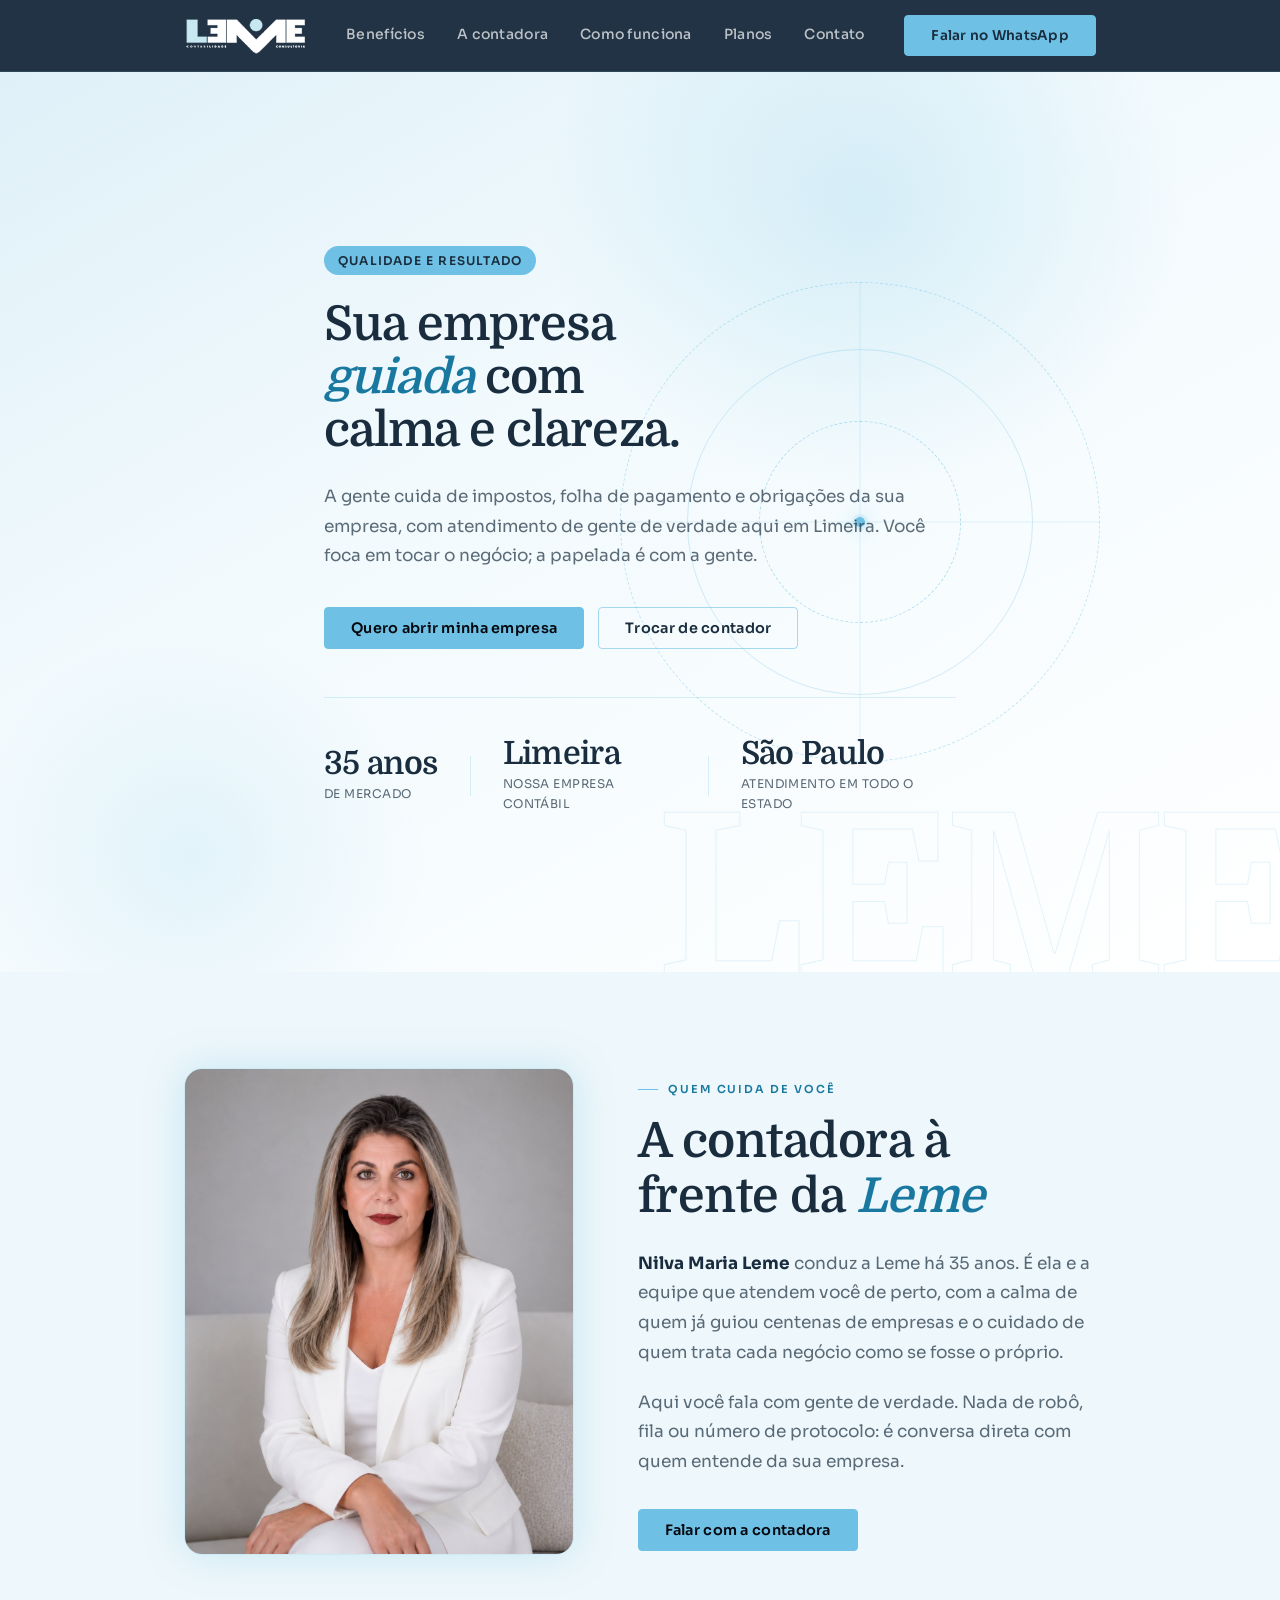
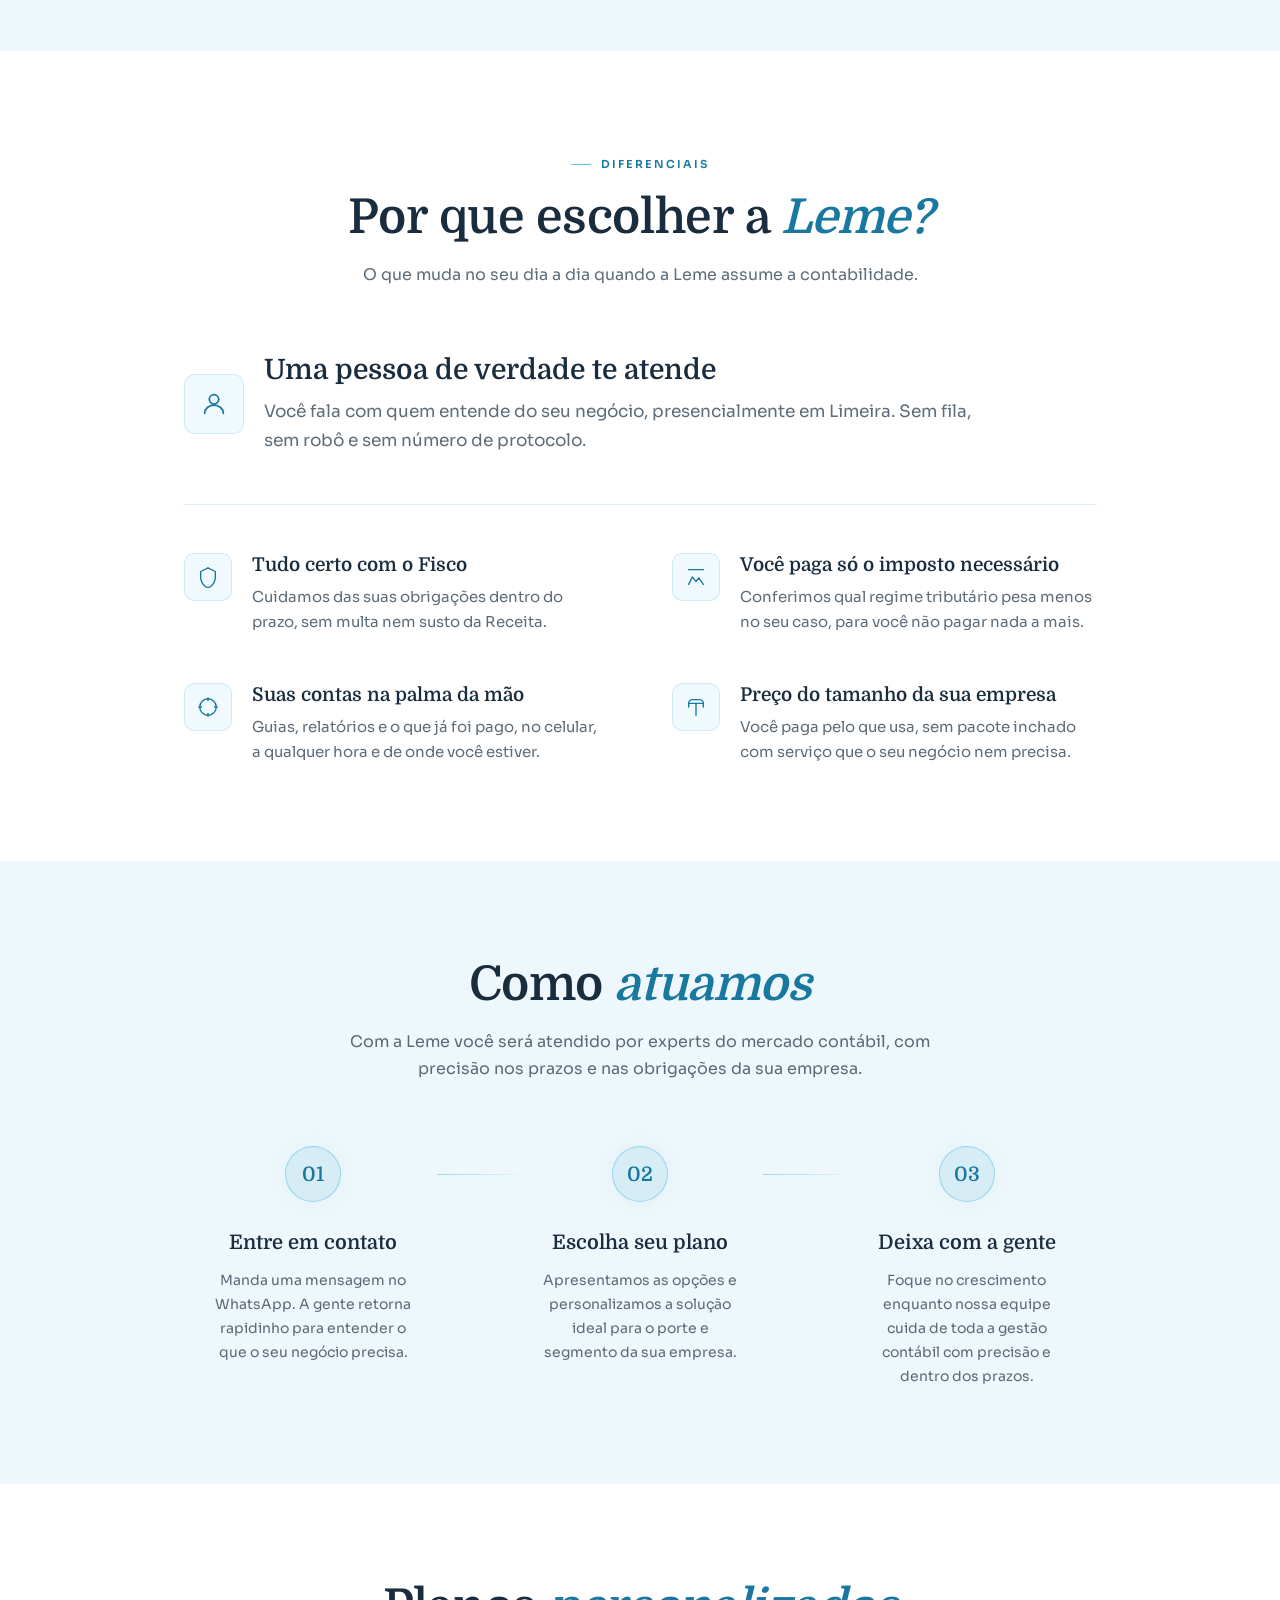
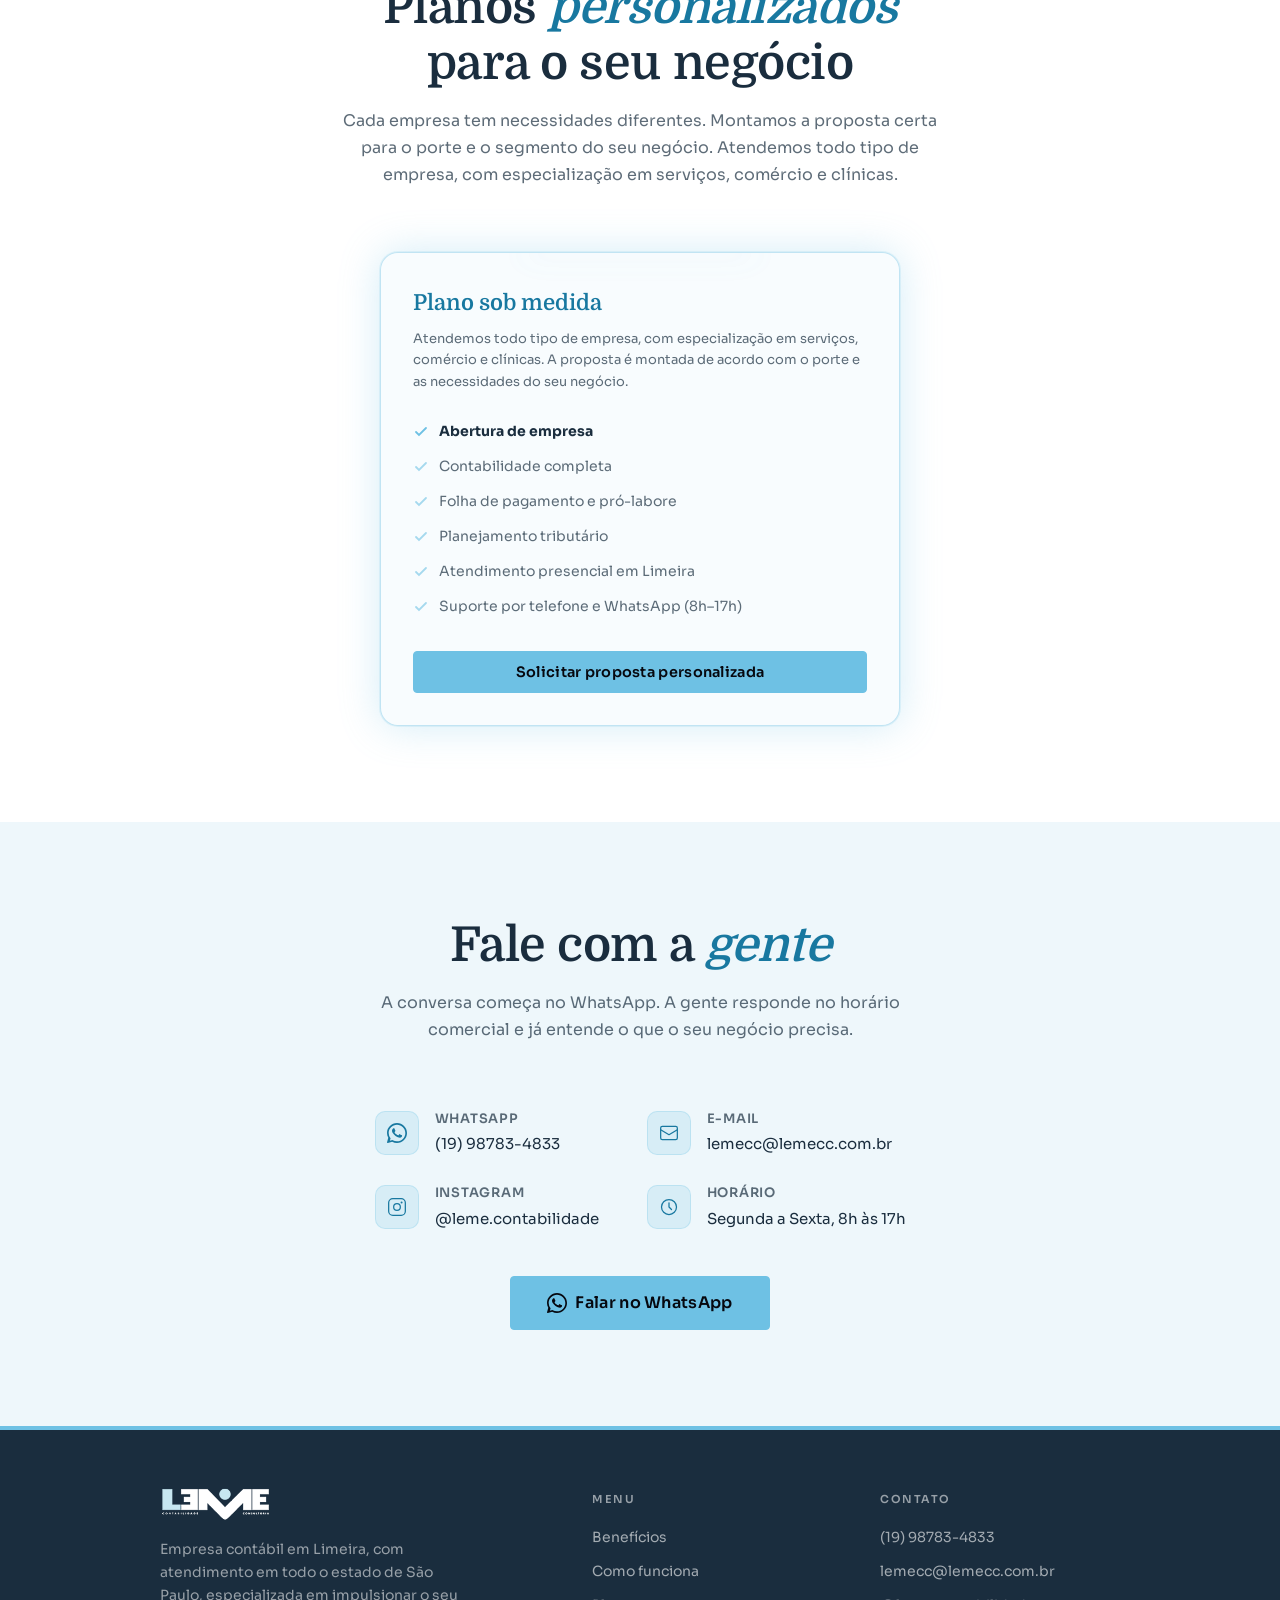
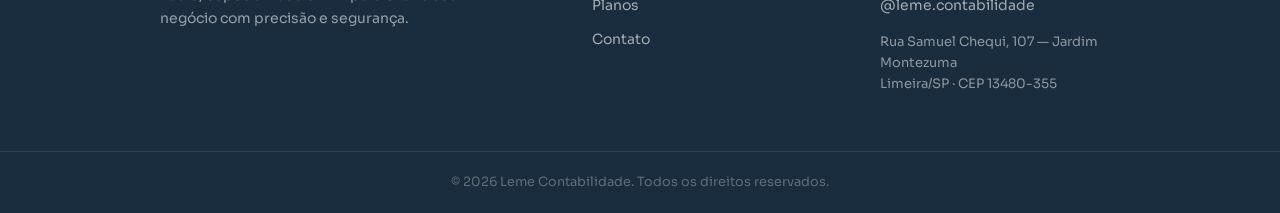
==== commit 8b5caab0: "SEO, foto da contadora e endereço - meta title/description otimizados + canonical, Open Graph e Twit" ====
--- a/index.html
+++ b/index.html
@@ -9,9 +9,43 @@
     </script>
     <meta
       name="description"
-      content="Leme Contabilidade: empresa contábil em Limeira, com 35 anos de mercado, planos personalizados e atendimento especializado para PMEs em todo o estado de São Paulo."
+      content="Empresa contábil em Limeira com 35 anos de mercado. Abertura de empresa, troca de contador e contabilidade completa para PMEs em todo o estado de SP."
     />
-    <title>Leme Contabilidade: Precisão Contábil para o seu Negócio</title>
+    <title>Contabilidade em Limeira | Leme Contabilidade</title>
+    <link rel="canonical" href="https://lemecc.com.br/" />
+
+    <!-- Open Graph / redes sociais -->
+    <meta property="og:type" content="website" />
+    <meta property="og:locale" content="pt_BR" />
+    <meta property="og:site_name" content="Leme Contabilidade" />
+    <meta property="og:url" content="https://lemecc.com.br/" />
+    <meta
+      property="og:title"
+      content="Contabilidade em Limeira | Leme Contabilidade"
+    />
+    <meta
+      property="og:description"
+      content="Empresa contábil em Limeira com 35 anos de mercado. Abertura de empresa, troca de contador e contabilidade completa para PMEs em todo o estado de SP."
+    />
+    <meta property="og:image" content="https://lemecc.com.br/assets/og-image.jpg" />
+    <meta property="og:image:width" content="1200" />
+    <meta property="og:image:height" content="630" />
+    <meta
+      property="og:image:alt"
+      content="Leme Contabilidade — empresa contábil em Limeira, 35 anos de mercado"
+    />
+    <meta name="twitter:card" content="summary_large_image" />
+    <meta
+      name="twitter:title"
+      content="Contabilidade em Limeira | Leme Contabilidade"
+    />
+    <meta
+      name="twitter:description"
+      content="Empresa contábil em Limeira com 35 anos de mercado. Abertura de empresa, troca de contador e contabilidade para PMEs em todo o estado de SP."
+    />
+    <meta name="twitter:image" content="https://lemecc.com.br/assets/og-image.jpg" />
+    <meta name="theme-color" content="#6ec1e4" />
+
     <link rel="preconnect" href="https://fonts.googleapis.com" />
     <link rel="preconnect" href="https://fonts.gstatic.com" crossorigin />
     <link
@@ -19,6 +53,39 @@
       href="https://fonts.googleapis.com/css2?family=Domine:wght@400;600;700&family=Sora:wght@300;400;500;600&display=swap"
     />
     <link rel="stylesheet" href="css/main.css" />
+
+    <script type="application/ld+json">
+      {
+        "@context": "https://schema.org",
+        "@type": "AccountingService",
+        "name": "Leme Contabilidade",
+        "url": "https://lemecc.com.br/",
+        "image": "https://lemecc.com.br/assets/logo.png",
+        "description": "Empresa contábil em Limeira com 35 anos de mercado: abertura de empresa, troca de contador e contabilidade completa para PMEs.",
+        "telephone": "+55-19-98783-4833",
+        "email": "lemecc@lemecc.com.br",
+        "priceRange": "$$",
+        "address": {
+          "@type": "PostalAddress",
+          "streetAddress": "Rua Samuel Chequi, 107 - Jardim Montezuma",
+          "addressLocality": "Limeira",
+          "addressRegion": "SP",
+          "postalCode": "13480-355",
+          "addressCountry": "BR"
+        },
+        "areaServed": {
+          "@type": "State",
+          "name": "São Paulo"
+        },
+        "openingHoursSpecification": {
+          "@type": "OpeningHoursSpecification",
+          "dayOfWeek": ["Monday", "Tuesday", "Wednesday", "Thursday", "Friday"],
+          "opens": "08:00",
+          "closes": "17:00"
+        },
+        "sameAs": ["https://instagram.com/leme.contabilidade"]
+      }
+    </script>
   </head>
   <body>
     <a href="#home" class="skip-link">Pular para o conteúdo</a>
@@ -137,23 +204,15 @@
       <div class="container">
         <div class="about">
           <div class="about__media" data-reveal>
-            <!-- ponytail: placeholder — trocar por foto real da contadora (ex.: assets/contadora.jpg) -->
-            <div
-              class="about__photo about__photo--placeholder"
-              aria-hidden="true"
-            >
-              <svg
-                viewBox="0 0 24 24"
-                fill="none"
-                stroke="currentColor"
-                stroke-width="1.25"
-                stroke-linecap="round"
-                stroke-linejoin="round"
-              >
-                <circle cx="12" cy="8" r="4" />
-                <path d="M4 20c0-4 3.6-7 8-7s8 3 8 7" />
-              </svg>
-            </div>
+            <img
+              src="assets/foto_contadora.jpeg"
+              alt="Nilva Maria Leme, contadora à frente da Leme Contabilidade em Limeira"
+              class="about__photo"
+              width="1086"
+              height="1448"
+              loading="lazy"
+              decoding="async"
+            />
           </div>
           <div class="about__body" data-reveal data-delay="100">
             <span class="section__tag">Quem cuida de você</span>
@@ -660,6 +719,10 @@
             rel="noopener noreferrer"
             >@leme.contabilidade</a
           >
+          <address class="footer__address">
+            Rua Samuel Chequi, 107 — Jardim Montezuma<br />
+            Limeira/SP · CEP 13480-355
+          </address>
         </div>
       </div>
       <div class="footer__bottom">
